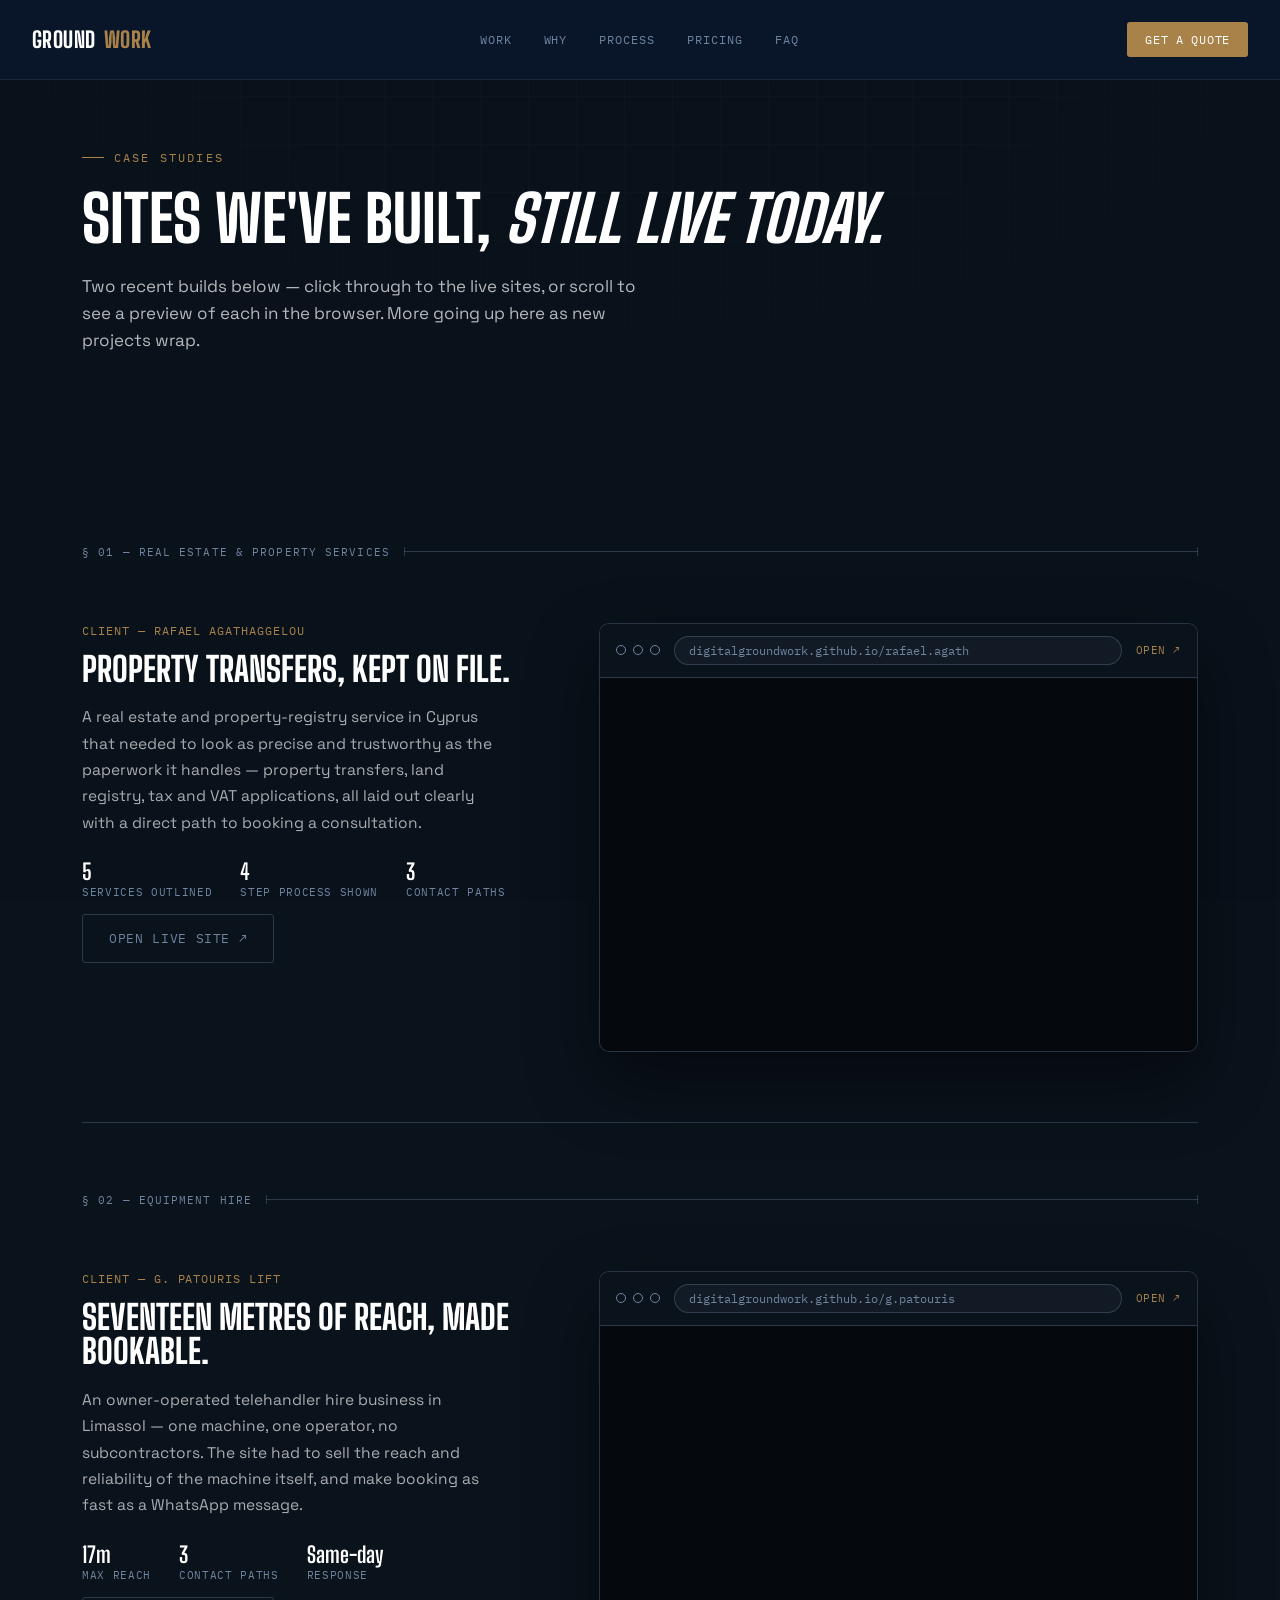
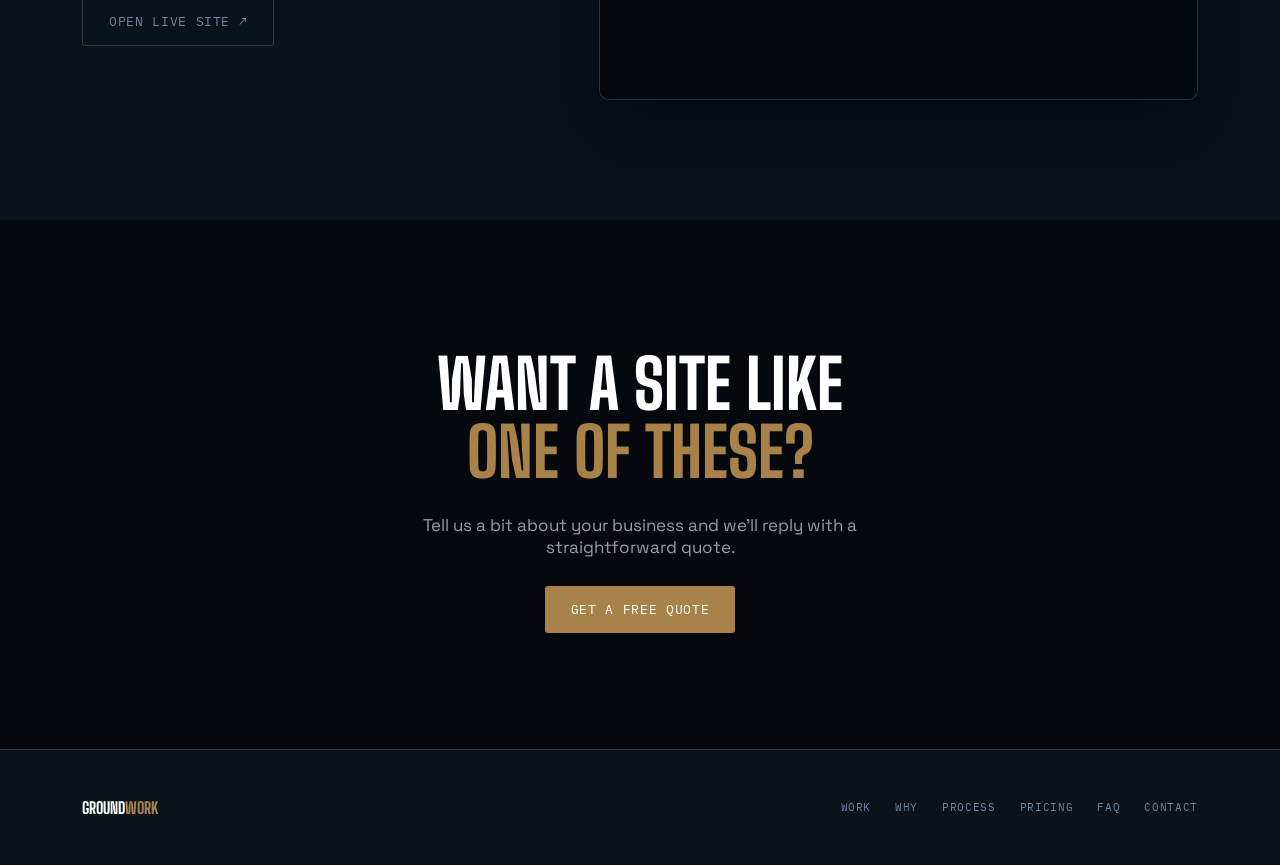
==== work.html @ 316f9ed3 "Add files via upload" ====
<!DOCTYPE html>
<html lang="en">
<head>
<meta charset="UTF-8">
<meta name="viewport" content="width=device-width, initial-scale=1.0">
<title>Our Work — Groundwork</title>
<meta name="description" content="Recent websites built by Groundwork — live client sites for real estate services and equipment hire, built fast and maintained ongoing.">
<meta name="theme-color" content="#0A121B">
<meta property="og:type" content="website">
<meta property="og:title" content="Our Work — Groundwork">
<meta property="og:description" content="Recent websites built by Groundwork, live and in use by real clients.">
<link rel="icon" href="data:image/svg+xml,%3Csvg xmlns='http://www.w3.org/2000/svg' viewBox='0 0 100 100'%3E%3Crect width='100' height='100' fill='%230A121B'/%3E%3Crect x='20' y='20' width='60' height='60' fill='none' stroke='%23A9824A' stroke-width='6'/%3E%3C/svg%3E">
<link rel="preconnect" href="https://fonts.googleapis.com">
<link rel="preconnect" href="https://fonts.gstatic.com" crossorigin>
<link href="https://fonts.googleapis.com/css2?family=Big+Shoulders+Display:wght@600;700;800;900&family=Space+Grotesk:wght@400;500;600;700&family=IBM+Plex+Mono:wght@400;500;600&display=swap" rel="stylesheet">
<link rel="stylesheet" href="styles.css">
</head>
<body>

<div class="blueprint-bg"></div>

<header class="nav">
  <a href="index.html" class="nav-logo">GROUND<span>WORK</span></a>
  <nav class="nav-links">
    <a href="work.html">Work</a>
    <a href="index.html#why">Why</a>
    <a href="index.html#process">Process</a>
    <a href="index.html#pricing">Pricing</a>
    <a href="index.html#faq">FAQ</a>
  </nav>
  <a href="index.html#contact" class="nav-cta">Get a quote</a>
</header>

<!-- ================= PAGE HERO ================= -->
<section class="page-hero">
  <div class="wrap">
    <div class="eyebrow reveal">Case studies</div>
    <h1 class="reveal reveal-delay-1">Sites we've built, <em>still live today.</em></h1>
    <p class="lede reveal reveal-delay-2">Two recent builds below — click through to the live sites, or scroll to see a preview of each in the browser. More going up here as new projects wrap.</p>
  </div>
</section>

<!-- ================= WORK LIST ================= -->
<section class="section">
  <div class="wrap">

    <!-- ── Entry 1 ── -->
    <div class="work-entry">
      <div class="dim-divider"><span>§ 01 — Real estate & property services</span><div class="dim-line"></div></div>
      <div class="work-layout">
        <div class="work-copy reveal">
          <div class="client-tag">Client — Rafael Agathaggelou</div>
          <h3>Property transfers, kept on file.</h3>
          <p>A real estate and property-registry service in Cyprus that needed to look as precise and trustworthy as the paperwork it handles — property transfers, land registry, tax and VAT applications, all laid out clearly with a direct path to booking a consultation.</p>
          <div class="work-stats">
            <div><b>5</b>services outlined</div>
            <div><b>4</b>step process shown</div>
            <div><b>3</b>contact paths</div>
          </div>
          <a href="https://digitalgroundwork.github.io/rafael.agath/" target="_blank" rel="noopener" class="btn-ghost">Open live site ↗</a>
        </div>

        <div class="browser-frame reveal reveal-delay-1">
          <div class="browser-chrome">
            <div class="browser-dots"><span></span><span></span><span></span></div>
            <div class="browser-url">digitalgroundwork.github.io/rafael.agath</div>
            <a href="https://digitalgroundwork.github.io/rafael.agath/" target="_blank" rel="noopener" class="browser-open">Open ↗</a>
          </div>
          <div class="browser-body">
            <iframe src="https://digitalgroundwork.github.io/rafael.agath/" title="Rafael Agathaggelou — live site preview" loading="lazy" referrerpolicy="no-referrer-when-downgrade"></iframe>
            <div class="frame-fallback">
              <p>This site doesn't allow in-page previews.</p>
              <a href="https://digitalgroundwork.github.io/rafael.agath/" target="_blank" rel="noopener" class="btn-primary">Open it directly ↗</a>
            </div>
          </div>
        </div>
      </div>
    </div>

    <!-- ── Entry 2 ── -->
    <div class="work-entry">
      <div class="dim-divider"><span>§ 02 — Equipment hire</span><div class="dim-line"></div></div>
      <div class="work-layout">
        <div class="work-copy reveal">
          <div class="client-tag">Client — G. Patouris Lift</div>
          <h3>Seventeen metres of reach, made bookable.</h3>
          <p>An owner-operated telehandler hire business in Limassol — one machine, one operator, no subcontractors. The site had to sell the reach and reliability of the machine itself, and make booking as fast as a WhatsApp message.</p>
          <div class="work-stats">
            <div><b>17m</b>max reach</div>
            <div><b>3</b>contact paths</div>
            <div><b>Same-day</b>response</div>
          </div>
          <a href="https://digitalgroundwork.github.io/g.patouris/" target="_blank" rel="noopener" class="btn-ghost">Open live site ↗</a>
        </div>

        <div class="browser-frame reveal reveal-delay-1">
          <div class="browser-chrome">
            <div class="browser-dots"><span></span><span></span><span></span></div>
            <div class="browser-url">digitalgroundwork.github.io/g.patouris</div>
            <a href="https://digitalgroundwork.github.io/g.patouris/" target="_blank" rel="noopener" class="browser-open">Open ↗</a>
          </div>
          <div class="browser-body">
            <iframe src="https://digitalgroundwork.github.io/g.patouris/" title="G. Patouris Lift — live site preview" loading="lazy" referrerpolicy="no-referrer-when-downgrade"></iframe>
            <div class="frame-fallback">
              <p>This site doesn't allow in-page previews.</p>
              <a href="https://digitalgroundwork.github.io/g.patouris/" target="_blank" rel="noopener" class="btn-primary">Open it directly ↗</a>
            </div>
          </div>
        </div>
      </div>
    </div>

    <!-- TO ADD MORE CLIENT WORK: copy one whole "work-entry" block above
         (from <div class="work-entry"> to its closing </div>) and swap in
         the new client's copy, stats, and browser-frame/iframe details.
         Bump the § number in the dim-divider to keep them sequential. -->

  </div>
</section>

<!-- ================= CTA ================= -->
<section class="cta-band">
  <div class="wrap">
    <h2 class="reveal">Want a site like<br><span>one of these?</span></h2>
    <p class="reveal reveal-delay-1">Tell us a bit about your business and we'll reply with a straightforward quote.</p>
    <a href="index.html#contact" class="btn-primary reveal reveal-delay-2">Get a free quote</a>
  </div>
</section>

<footer>
  <div class="wrap" style="display:flex; justify-content:space-between; align-items:center; flex-wrap:wrap; gap:16px; width:100%;">
    <a href="index.html" class="foot-logo">GROUND<span>WORK</span></a>
    <div class="foot-links">
      <a href="work.html">Work</a>
      <a href="index.html#why">Why</a>
      <a href="index.html#process">Process</a>
      <a href="index.html#pricing">Pricing</a>
      <a href="index.html#faq">FAQ</a>
      <a href="index.html#contact">Contact</a>
    </div>
  </div>
</footer>

<script src="script.js" defer></script>

</body>
</html>
---- styles.css ----
:root{
    --navy: #0A121B;
    --navy-deep: #05090E;
    --blue-line: #6E85A0;
    --blue-line-dim: rgba(110,133,160,0.35);
    --signal: #A9824A;
    --signal-bright: #C4A06C;
    --paper: #1B160F;
    --paper-line: #362D20;
    --ink: #E8E1D2;
    --white: #FFFFFF;
    --display: 'Big Shoulders Display', sans-serif;
    --body: 'Space Grotesk', sans-serif;
    --mono: 'IBM Plex Mono', monospace;
  }

  *{margin:0;padding:0;box-sizing:border-box;}

  html{scroll-behavior:smooth;}

  body{
    font-family: var(--body);
    background: var(--navy);
    color: var(--white);
    overflow-x:hidden;
  }

  ::selection{background:var(--signal); color:var(--white);}

  a{color:inherit; text-decoration:none;}

  .wrap{
    max-width: 1180px;
    margin: 0 auto;
    padding: 0 32px;
  }

  /* ---------- blueprint grid background ---------- */
  .blueprint-bg{
    position: fixed;
    inset: 0;
    z-index: 0;
    pointer-events:none;
    background-image:
      linear-gradient(var(--blue-line-dim) 1px, transparent 1px),
      linear-gradient(90deg, var(--blue-line-dim) 1px, transparent 1px);
    background-size: 48px 48px;
    opacity: 0.12;
  }
  .blueprint-bg::after{
    content:"";
    position:absolute; inset:0;
    background: radial-gradient(ellipse 80% 60% at 50% 0%, rgba(15,35,64,0), var(--navy) 85%);
  }

  section, header, footer{ position:relative; z-index:1; }

  /* ---------- nav ---------- */
  .nav{
    position: fixed;
    top:0; left:0; right:0;
    z-index: 50;
    display:flex;
    align-items:center;
    justify-content:space-between;
    padding: 22px 32px;
    background: rgba(10,24,48,0.72);
    backdrop-filter: blur(10px);
    border-bottom: 1px solid rgba(110,133,160,0.15);
  }
  .nav-logo{
    font-family: var(--display);
    font-weight: 800;
    font-size: 22px;
    letter-spacing: 0.02em;
    display:flex;
    align-items:center;
    gap:8px;
  }
  .nav-logo span{color:var(--signal);}
  .nav-links{
    display:flex;
    gap: 32px;
    font-family: var(--mono);
    font-size: 12px;
    letter-spacing: 0.08em;
    text-transform: uppercase;
    color: var(--blue-line);
  }
  .nav-links a{ transition: color .2s ease; }
  .nav-links a:hover{ color: var(--white); }
  .nav-cta{
    font-family: var(--mono);
    font-size: 12px;
    letter-spacing: 0.06em;
    text-transform: uppercase;
    background: var(--signal);
    color: var(--white);
    padding: 10px 18px;
    border-radius: 3px;
    transition: transform .2s ease, background .2s ease;
    white-space:nowrap;
  }
  .nav-cta:hover{ background: var(--signal-bright); transform: translateY(-1px); }
  @media (max-width: 860px){ .nav-links{display:none;} }

  /* ---------- interactive 3D logo mark ---------- */
  .logo3d-wrap{
    display:flex;
    justify-content:center;
    margin: 8px 0 30px;
  }
  .logo3d-stage{
    position:relative;
    width: 200px;
    height: 200px;
    perspective: 900px;
    touch-action: none;
    cursor: grab;
  }
  .logo3d-stage:active{ cursor: grabbing; }
  @media (min-width: 700px){
    .logo3d-stage{ width: 260px; height: 260px; }
  }
  .logo3d-glow{
    position:absolute;
    inset: -35%;
    background: radial-gradient(circle, rgba(169,130,74,0.30), rgba(110,133,160,0.16) 45%, transparent 72%);
    filter: blur(20px);
    pointer-events:none;
    z-index:0;
  }
  .logo3d-obj{
    position:relative;
    width:100%;
    height:100%;
    transform-style: preserve-3d;
    will-change: transform;
    z-index:1;
  }
  .logo3d-obj img,
  .logo3d-obj svg{
    width:100%;
    height:100%;
    object-fit: contain;
    filter: drop-shadow(0 20px 30px rgba(0,0,0,0.55));
    user-select:none;
    -webkit-user-drag:none;
    pointer-events:none;
    display:block;
  }

  /* ---------- hero ---------- */
  .hero{
    min-height: 100vh;
    display:flex;
    flex-direction:column;
    justify-content:center;
    padding-top: 110px;
    padding-bottom: 60px;
  }
  .hero-grid{
    display:grid;
    grid-template-columns: 1.05fr 0.95fr;
    gap: 56px;
    align-items:center;
  }
  @media (max-width: 940px){ .hero-grid{ grid-template-columns: 1fr; } }

  .eyebrow{
    font-family: var(--mono);
    font-size: 12px;
    letter-spacing: 0.18em;
    text-transform: uppercase;
    color: var(--signal);
    display:flex;
    align-items:center;
    gap: 10px;
    margin-bottom: 22px;
  }
  .eyebrow::before{
    content:"";
    width: 22px; height: 1px;
    background: var(--signal);
  }

  .hero h1{
    font-family: var(--display);
    font-weight: 800;
    font-size: clamp(42px, 6.2vw, 78px);
    line-height: 0.98;
    letter-spacing: -0.01em;
    text-transform: uppercase;
    margin-bottom: 26px;
  }
  .hero h1 em{
    font-style:normal;
    color: var(--blue-line);
  }

  .hero p.lede{
    font-size: 18px;
    line-height: 1.6;
    color: rgba(255,255,255,0.72);
    max-width: 480px;
    margin-bottom: 34px;
  }

  .hero-ctas{ display:flex; gap:16px; flex-wrap:wrap; margin-bottom: 40px;}
  .btn-primary{
    font-family: var(--mono);
    font-size: 13px;
    letter-spacing: 0.05em;
    text-transform: uppercase;
    background: var(--signal);
    color: var(--white);
    padding: 15px 26px;
    border-radius: 3px;
    transition: transform .2s ease, background .2s ease;
  }
  .btn-primary:hover{ background: var(--signal-bright); transform: translateY(-2px); }
  .btn-ghost{
    font-family: var(--mono);
    font-size: 13px;
    letter-spacing: 0.05em;
    text-transform: uppercase;
    border: 1px solid var(--blue-line-dim);
    color: var(--blue-line);
    padding: 15px 26px;
    border-radius: 3px;
    transition: border-color .2s ease, color .2s ease;
  }
  .btn-ghost:hover{ border-color: var(--blue-line); color:var(--white); }

  .hero-tags{
    display:flex; gap:10px; flex-wrap:wrap;
    font-family: var(--mono); font-size:11px; letter-spacing:.05em;
    color: rgba(110,133,160,0.8);
  }
  .hero-tags span{
    border:1px solid var(--blue-line-dim);
    padding:6px 10px;
    border-radius: 100px;
    text-transform:uppercase;
  }

  /* ---------- hero: live responsive-preview mockup ---------- */
  .rd-shell{
    display:flex;
    flex-direction:column;
    align-items:center;
    padding: 30px 10px 10px;
  }
  .rd-frame{
    width: 100%;
    max-width: 560px;
    margin: 0 auto;
    background: var(--navy-deep);
    border: 1px solid var(--paper-line);
    border-radius: 10px;
    overflow: hidden;
    box-shadow: 0 30px 70px rgba(0,0,0,0.45);
    animation: rd-resize 9s cubic-bezier(.65,0,.35,1) infinite;
  }
  @keyframes rd-resize{
    0%, 24%   { width: 100%; }
    36%, 58%  { width: 64%; }
    70%, 92%  { width: 34%; }
    100%      { width: 100%; }
  }
  .rd-chrome{
    display:flex;
    align-items:center;
    gap: 10px;
    padding: 10px 14px;
    background: var(--navy);
    border-bottom: 1px solid var(--paper-line);
  }
  .rd-dots{ display:flex; gap:5px; flex-shrink:0; }
  .rd-dots span{ width:7px; height:7px; border-radius:50%; border:1.2px solid var(--blue-line); }
  .rd-url{
    flex:1;
    font-family: var(--mono);
    font-size: 10px;
    color: var(--blue-line);
    background: rgba(110,133,160,0.08);
    border: 1px solid var(--blue-line-dim);
    border-radius: 100px;
    padding: 4px 10px;
    overflow:hidden;
    white-space:nowrap;
    text-overflow:ellipsis;
  }
  .rd-body{
    container-type: inline-size;
    container-name: rd;
    padding: 18px 18px 22px;
  }
  .rd-nav{
    display:flex;
    align-items:center;
    justify-content:space-between;
    padding-bottom: 14px;
    margin-bottom: 16px;
    border-bottom: 1px solid var(--paper-line);
  }
  .rd-logo{ width:18px; height:18px; border-radius:3px; background: var(--signal); flex-shrink:0; }
  .rd-links{ display:flex; gap:10px; }
  .rd-links span{ width:24px; height:5px; border-radius:2px; background: var(--blue-line-dim); }
  .rd-burger{ display:none; flex-direction:column; gap:3px; }
  .rd-burger span{ width:16px; height:2px; background: var(--blue-line); border-radius:1px; }
  .rd-hero-row{ display:flex; gap:18px; align-items:center; }
  .rd-hero-text{ flex:1; display:flex; flex-direction:column; gap:8px; }
  .rd-line{ height:7px; border-radius:2px; background: var(--blue-line-dim); }
  .rd-line.w1{ width:88%; }
  .rd-line.w2{ width:64%; }
  .rd-line.w3{ width:44%; height:5px; opacity:0.7; margin-top:2px; }
  .rd-btn{ width:58px; height:18px; border-radius:3px; background: var(--signal); margin-top:8px; }
  .rd-hero-img{
    width: 84px; height: 60px; flex-shrink:0;
    border-radius: 4px;
    background: rgba(110,133,160,0.07);
    border: 1px solid var(--blue-line-dim);
    position:relative;
    overflow:hidden;
  }
  .rd-hero-img::before, .rd-hero-img::after{
    content:""; position:absolute; top:0; left:0; width:100%; height:1px;
    background: var(--blue-line-dim); transform-origin: 0 0;
  }
  .rd-hero-img::before{ transform: rotate(37deg); width:130%; }
  .rd-hero-img::after{ transform: rotate(-37deg) translateY(60px); width:130%; }

  @container rd (max-width: 200px){
    .rd-links{ display:none; }
    .rd-burger{ display:flex; }
    .rd-hero-row{ flex-direction:column; align-items:stretch; }
    .rd-hero-img{ width:100%; height:46px; order:-1; margin-bottom:4px; }
  }

  .rd-caption{
    margin-top: 22px;
    display:flex;
    align-items:baseline;
    gap: 10px;
    font-family: var(--mono);
    text-transform: uppercase;
  }
  .rd-caption-label{ position:relative; font-size:12px; letter-spacing:0.1em; color: var(--white); height:16px; }
  .rd-caption-label span{ position:absolute; left:0; top:0; white-space:nowrap; opacity:0; }
  .rd-caption-label .lbl-desktop{ animation: rd-lbl-desktop 9s infinite; }
  .rd-caption-label .lbl-tablet{ animation: rd-lbl-tablet 9s infinite; }
  .rd-caption-label .lbl-mobile{ animation: rd-lbl-mobile 9s infinite; }
  @keyframes rd-lbl-desktop{ 0%,20% {opacity:1;} 26%,100% {opacity:0;} }
  @keyframes rd-lbl-tablet{ 0%,30% {opacity:0;} 38%,54% {opacity:1;} 62%,100% {opacity:0;} }
  @keyframes rd-lbl-mobile{ 0%,64% {opacity:0;} 72%,88% {opacity:1;} 96%,100% {opacity:0;} }
  .rd-caption-dim{ font-size:11px; letter-spacing:0.08em; color: var(--blue-line); }

  /* ---------- marquee ---------- */
  .marquee-strip{
    border-top: 1px solid var(--blue-line-dim);
    border-bottom: 1px solid var(--blue-line-dim);
    padding: 16px 0;
    background: var(--navy-deep);
    overflow:hidden;
    white-space:nowrap;
  }
  .marquee-track{
    display:inline-flex;
    animation: scrollleft 32s linear infinite;
  }
  .marquee-strip:hover .marquee-track{ animation-play-state: paused; }
  .marquee-track span{
    font-family: var(--display);
    font-weight: 700;
    font-size: 22px;
    text-transform: uppercase;
    letter-spacing: 0.03em;
    color: transparent;
    -webkit-text-stroke: 1px var(--blue-line);
    padding: 0 22px;
    display:inline-flex;
    align-items:center;
    gap: 22px;
  }
  .marquee-track span::after{
    content:"◆";
    font-size:10px;
    color: var(--signal);
    -webkit-text-stroke: 0;
  }
  @keyframes scrollleft{ from{ transform:translateX(0);} to{ transform:translateX(-50%);} }

  /* ---------- section basics ---------- */
  .section{ padding: 120px 0; }
  .section-paper{ background: var(--paper); color: var(--ink); }

  .section-head{ max-width: 640px; margin-bottom: 64px; }
  .section-head .eyebrow{ color: var(--signal); }
  .section-paper .eyebrow{ color:#8A6A2F; }
  .section-paper .eyebrow::before{ background:#8A6A2F; }
  .section-head h2{
    font-family: var(--display);
    font-weight: 800;
    font-size: clamp(32px, 4.4vw, 52px);
    text-transform: uppercase;
    line-height: 1.02;
  }

  /* dimension divider */
  .dim-divider{
    display:flex; align-items:center; gap:14px;
    margin: 0 0 64px 0;
    font-family: var(--mono);
    font-size: 11px;
    letter-spacing: 0.1em;
    text-transform:uppercase;
    color: var(--blue-line);
  }
  .section-paper .dim-divider{ color:#8A6A2F; }
  .dim-divider .dim-line{
    flex:1;
    height:1px;
    background: var(--blue-line-dim);
    position:relative;
    transform: scaleX(0);
    transform-origin: left;
    transition: transform 1s cubic-bezier(.4,0,.2,1);
  }
  .section-paper .dim-divider .dim-line{ background:#c9bfa1; }
  .dim-divider.in-view .dim-line{ transform: scaleX(1); }
  .dim-divider .dim-line::before, .dim-divider .dim-line::after{
    content:""; position:absolute; top:-4px; width:1px; height:9px; background:inherit;
  }
  .dim-divider .dim-line::before{ left:0; }
  .dim-divider .dim-line::after{ right:0; }

  /* reveal-on-scroll */
  .reveal{
    opacity:0;
    transform: translateY(28px);
    transition: opacity .7s cubic-bezier(.4,0,.2,1), transform .7s cubic-bezier(.4,0,.2,1);
  }
  .reveal.in-view{ opacity:1; transform:none; }
  .reveal-delay-1{ transition-delay: .08s; }
  .reveal-delay-2{ transition-delay: .16s; }
  .reveal-delay-3{ transition-delay: .24s; }
  .reveal-delay-4{ transition-delay: .32s; }

  /* ---------- work / live embed ---------- */
  .work-layout{
    display:grid;
    grid-template-columns: 1fr 1.3fr;
    gap: 56px;
    align-items:start;
  }
  @media (max-width: 900px){ .work-layout{ grid-template-columns: 1fr; } }

  .work-copy .client-tag{
    font-family: var(--mono);
    font-size: 12px;
    letter-spacing: 0.08em;
    text-transform: uppercase;
    color: var(--signal);
    margin-bottom: 14px;
  }
  .work-copy h3{
    font-family: var(--display);
    font-weight: 800;
    font-size: 34px;
    text-transform: uppercase;
    margin-bottom: 18px;
    line-height:1.02;
  }
  .work-copy p{
    color: rgba(255,255,255,0.65);
    font-size: 15.5px;
    line-height: 1.7;
    margin-bottom: 22px;
    max-width: 420px;
  }
  .work-stats{
    display:flex;
    gap: 28px;
    margin-bottom: 28px;
    flex-wrap:wrap;
  }
  .work-stats div{
    font-family: var(--mono);
    font-size: 11px;
    letter-spacing:0.06em;
    text-transform:uppercase;
    color: var(--blue-line);
  }
  .work-stats div b{
    display:block;
    font-family: var(--display);
    font-size: 22px;
    color: var(--white);
    text-transform:none;
    letter-spacing:0;
  }

  .browser-frame{
    background: var(--navy-deep);
    border: 1px solid var(--blue-line-dim);
    border-radius: 10px;
    overflow: hidden;
    box-shadow: 0 30px 70px rgba(0,0,0,0.45);
  }
  .browser-chrome{
    display:flex;
    align-items:center;
    gap: 14px;
    padding: 12px 16px;
    background: var(--navy);
    border-bottom: 1px solid var(--blue-line-dim);
  }
  .browser-dots{ display:flex; gap:7px; }
  .browser-dots span{
    width:10px; height:10px; border-radius:50%;
    border: 1.4px solid var(--blue-line);
  }
  .browser-url{
    flex:1;
    font-family: var(--mono);
    font-size: 11.5px;
    color: var(--blue-line);
    background: rgba(110,133,160,0.08);
    border: 1px solid var(--blue-line-dim);
    border-radius: 100px;
    padding: 6px 14px;
    overflow:hidden;
    text-overflow:ellipsis;
    white-space:nowrap;
  }
  .browser-open{
    font-family: var(--mono);
    font-size: 10.5px;
    letter-spacing:0.05em;
    text-transform:uppercase;
    color: var(--signal);
    white-space:nowrap;
  }
  .browser-open:hover{ color: var(--signal-bright); }
  .browser-body{
    position:relative;
    width:100%;
    aspect-ratio: 16 / 10;
    background: var(--navy-deep);
  }
  .browser-body iframe{
    position:absolute; inset:0;
    width:100%; height:100%;
    border:0;
  }
  .frame-fallback{
    display:none;
    position:absolute; inset:0;
    flex-direction:column;
    align-items:center;
    justify-content:center;
    gap: 18px;
    text-align:center;
    padding: 30px;
    background: var(--navy);
  }
  .frame-fallback.show{ display:flex; }
  .frame-fallback p{
    font-family: var(--mono);
    font-size: 13px;
    color: var(--blue-line);
    max-width: 260px;
    line-height:1.6;
  }

  /* ---------- why grid ---------- */
  .why-grid{
    display:grid;
    grid-template-columns: repeat(3, 1fr);
    gap: 2px;
    background: var(--paper-line);
    border: 1px solid var(--paper-line);
  }
  @media (max-width: 800px){ .why-grid{ grid-template-columns: 1fr; } }
  .why-card{
    background: var(--paper);
    padding: 40px 34px;
  }
  .why-card .num{
    font-family: var(--mono);
    font-size: 12px;
    color:#8A6A2F;
    margin-bottom: 18px;
    letter-spacing: 0.08em;
  }
  .why-card h3{
    font-family: var(--display);
    font-size: 25px;
    font-weight: 700;
    text-transform: uppercase;
    margin-bottom: 12px;
  }
  .why-card p{
    font-size: 15px;
    line-height: 1.65;
    color: #C7BFAD;
  }

  /* ---------- diy comparison ---------- */
  .diy-table{
    display:grid;
    grid-template-columns: 1fr 1fr;
    gap: 2px;
    background: var(--blue-line-dim);
    border: 1px solid var(--blue-line-dim);
  }
  @media (max-width: 760px){ .diy-table{ grid-template-columns: 1fr; } }
  .diy-col{
    background: var(--navy);
    padding: 34px 30px;
  }
  .diy-col.diy-them{ opacity:0.75; }
  .diy-col.diy-us{ background: rgba(169,130,74,0.06); }
  .diy-col h3{
    font-family: var(--display);
    font-weight: 800;
    font-size: 20px;
    text-transform: uppercase;
    margin-bottom: 20px;
    letter-spacing:0.02em;
  }
  .diy-col.diy-us h3{ color: var(--signal-bright); }
  .diy-col ul{ list-style:none; }
  .diy-col li{
    font-size: 14.5px;
    line-height:1.6;
    padding: 10px 0;
    border-top: 1px solid var(--blue-line-dim);
    color: rgba(255,255,255,0.7);
    display:flex; gap:10px;
  }
  .diy-col li:first-of-type{ border-top:none; }
  .diy-col.diy-them li::before{ content:"—"; color: var(--blue-line); }
  .diy-col.diy-us li::before{ content:"✓"; color: var(--signal); font-weight:700; }

  /* ---------- testimonials ---------- */
  .testi-grid{
    display:grid;
    grid-template-columns: repeat(2, 1fr);
    gap: 24px;
  }
  @media (max-width: 800px){ .testi-grid{ grid-template-columns: 1fr; } }
  .testi-card{
    background: #211B14;
    border: 1px solid var(--paper-line);
    padding: 34px 30px;
  }
  .testi-quote{
    font-family: var(--body);
    font-size: 16.5px;
    line-height: 1.65;
    color: var(--ink);
    margin-bottom: 22px;
  }
  .testi-quote::before{ content:"“"; color: var(--signal); }
  .testi-quote::after{ content:"”"; color: var(--signal); }
  .testi-who{
    font-family: var(--mono);
    font-size: 12px;
    letter-spacing: 0.06em;
    text-transform: uppercase;
    color: #8A6A2F;
  }
  .testi-who b{ display:block; color: var(--ink); font-family: var(--body); font-size:14px; text-transform:none; letter-spacing:0; margin-bottom:2px; }

  /* ---------- faq ---------- */
  .faq-list{ display:flex; flex-direction:column; }
  .faq-item{
    border-top: 1px solid var(--blue-line-dim);
    padding: 6px 0;
  }
  .faq-item:last-child{ border-bottom: 1px solid var(--blue-line-dim); }
  .faq-item summary{
    list-style:none;
    cursor:pointer;
    display:flex;
    align-items:center;
    justify-content:space-between;
    gap: 20px;
    padding: 20px 0;
    font-family: var(--display);
    font-weight: 700;
    font-size: 19px;
    text-transform: uppercase;
    letter-spacing:0.01em;
  }
  .faq-item summary::-webkit-details-marker{ display:none; }
  .faq-item summary::after{
    content:"+";
    font-family: var(--mono);
    font-size: 22px;
    color: var(--signal);
    flex-shrink:0;
    transition: transform .25s ease;
  }
  .faq-item[open] summary::after{ transform: rotate(45deg); }
  .faq-item .faq-a{
    font-size: 15px;
    line-height:1.7;
    color: rgba(255,255,255,0.65);
    max-width: 640px;
    padding-bottom: 26px;
  }

  /* ---------- process ---------- */
  .process-list{ display:flex; flex-direction:column; }
  .process-item{
    display:grid;
    grid-template-columns: 90px 1fr 1.1fr;
    gap: 32px;
    padding: 32px 0;
    border-top: 1px solid var(--blue-line-dim);
    align-items:start;
  }
  .process-item:last-child{ border-bottom: 1px solid var(--blue-line-dim); }
  @media (max-width: 760px){ .process-item{ grid-template-columns: 50px 1fr; } .process-item .process-note{ grid-column: 2 / 3; } }
  .process-item .step-num{
    font-family: var(--display);
    font-weight: 800;
    font-size: 34px;
    color: var(--blue-line);
    opacity:0.55;
  }
  .process-item h3{
    font-family: var(--display);
    font-weight: 700;
    font-size: 24px;
    text-transform: uppercase;
    letter-spacing:0.01em;
  }
  .process-item .process-note{
    font-size: 15px;
    line-height:1.65;
    color: rgba(255,255,255,0.65);
  }

  /* ---------- pricing ---------- */
  .pricing-grid{
    display:grid;
    grid-template-columns: repeat(3, 1fr);
    gap: 24px;
  }
  @media (max-width: 940px){ .pricing-grid{ grid-template-columns: 1fr; } }
  .price-card{
    background: #211B14;
    border: 1px solid var(--paper-line);
    padding: 36px 30px;
    display:flex;
    flex-direction:column;
    position:relative;
    overflow:hidden;
  }
  .price-card.featured{
    border: 2px solid var(--signal);
    transform: translateY(-8px);
  }
  .price-card.featured::before{
    content:"MOST BOOKED";
    position:absolute; top:16px; right:-34px;
    background: var(--signal);
    color:var(--white);
    font-family: var(--mono);
    font-size: 10px;
    letter-spacing:0.08em;
    padding: 4px 40px;
    transform: rotate(38deg);
  }
  .price-plan{
    font-family: var(--mono);
    font-size: 12px;
    letter-spacing: 0.1em;
    text-transform: uppercase;
    color: #8A6A2F;
    margin-bottom: 14px;
  }
  .price-name{
    font-family: var(--display);
    font-weight: 800;
    font-size: 28px;
    text-transform: uppercase;
    margin-bottom: 18px;
  }
  .price-build{
    display:flex; align-items:baseline; gap:6px;
    margin-bottom: 4px;
  }
  .price-build .amt{
    font-family: var(--display);
    font-size: 44px;
    font-weight: 800;
  }
  .price-build .label{
    font-family: var(--mono);
    font-size: 12px;
    color:#A89F89;
  }
  .price-maint{
    font-family: var(--mono);
    font-size: 13px;
    color:#8A6A2F;
    margin-bottom: 26px;
    padding-bottom: 26px;
    border-bottom: 1px dashed var(--paper-line);
  }
  .price-features{
    list-style:none;
    margin-bottom: 30px;
    flex:1;
  }
  .price-features li{
    font-size: 14px;
    padding: 9px 0;
    border-top: 1px solid #33291D;
    display:flex; gap:10px;
    color:#DAD2C0;
  }
  .price-features li::before{ content:"—"; color:#8A6A2F; }
  .price-cta{
    font-family: var(--mono);
    font-size: 12px;
    letter-spacing: 0.06em;
    text-transform: uppercase;
    text-align:center;
    padding: 14px;
    border-radius: 3px;
    background: var(--navy);
    color: var(--ink);
    border: 1px solid var(--paper-line);
    transition: background .2s ease, border-color .2s ease;
  }
  .price-card.featured .price-cta{ background: var(--signal); color: var(--white); border-color: transparent; }
  .price-cta:hover{ background: var(--navy-deep); border-color: var(--signal); }
  .price-card.featured .price-cta:hover{ background: var(--signal-bright); }

  .maint-note{
    margin-top: 56px;
    display:grid;
    grid-template-columns: 1fr 1fr 1fr 1fr;
    gap: 24px;
    font-family: var(--mono);
    font-size: 12.5px;
    color: #C7BFAD;
    padding-top: 32px;
    border-top: 1px solid var(--paper-line);
  }
  @media (max-width: 760px){ .maint-note{ grid-template-columns: 1fr 1fr; } }
  .maint-note div span{ display:block; color:#8A6A2F; margin-bottom:6px; text-transform:uppercase; letter-spacing:.05em;}

  /* ---------- cta band ---------- */
  .cta-band{
    background: var(--navy-deep);
    text-align:center;
    padding: 130px 0;
  }
  .cta-band h2{
    font-family: var(--display);
    font-weight: 800;
    font-size: clamp(36px, 6vw, 68px);
    text-transform: uppercase;
    line-height: 1;
    margin-bottom: 28px;
  }
  .cta-band h2 span{ color: var(--signal); }
  .cta-band p{
    color: rgba(255,255,255,0.6);
    font-size: 17px;
    max-width: 460px;
    margin: 0 auto 40px;
  }
  .cta-form{
    max-width: 560px;
    margin: 0 auto;
    display:flex;
    gap: 10px;
    flex-wrap:wrap;
    justify-content:center;
  }
  .cta-form input{
    flex:1;
    min-width: 160px;
    background: transparent;
    border: 1px solid var(--blue-line-dim);
    color: var(--white);
    padding: 15px 18px;
    font-family: var(--body);
    font-size: 15px;
    border-radius: 3px;
  }
  .cta-form input::placeholder{ color: rgba(255,255,255,0.4); }
  .cta-form input:focus{ outline: 2px solid var(--signal); outline-offset:2px; }
  .cta-form button{
    font-family: var(--mono);
    font-size: 13px;
    letter-spacing: 0.06em;
    text-transform: uppercase;
    background: var(--signal);
    color: var(--white);
    border:none;
    padding: 0 26px;
    border-radius: 3px;
    cursor:pointer;
    transition: background .2s ease;
  }
  .cta-form button:hover{ background: var(--signal-bright); }
  .cta-msg{
    font-family: var(--mono);
    font-size: 12px;
    color: var(--blue-line);
    margin-top: 16px;
    min-height: 16px;
  }

  /* ---------- footer ---------- */
  footer{
    padding: 48px 0;
    border-top: 1px solid var(--blue-line-dim);
    display:flex;
    justify-content:space-between;
    align-items:center;
    flex-wrap:wrap;
    gap: 16px;
  }
  footer .foot-logo{
    font-family: var(--display);
    font-weight:800;
    font-size:16px;
  }
  footer .foot-logo span{ color:var(--signal); }
  footer .foot-links{
    display:flex; gap:24px;
    font-family: var(--mono);
    font-size: 11px;
    letter-spacing:0.06em;
    text-transform:uppercase;
    color: var(--blue-line);
  }

  @media (prefers-reduced-motion: reduce){
    *{ animation-duration: 0.01ms !important; animation-iteration-count: 1 !important; transition-duration: 0.01ms !important; scroll-behavior:auto !important; }
    .marquee-track{ animation: none; }
  }

/* ---------- sub-page hero (work.html, and future inner pages) ---------- */
.page-hero{
  padding-top: 150px;
  padding-bottom: 70px;
}
.page-hero h1{
  font-family: var(--display);
  font-weight: 800;
  font-size: clamp(38px, 5.5vw, 64px);
  line-height: 1;
  text-transform: uppercase;
  margin-bottom: 22px;
}
.page-hero p.lede{
  font-size: 17px;
  line-height: 1.6;
  color: rgba(255,255,255,0.7);
  max-width: 560px;
}

/* ---------- work index (multiple case studies stacked) ---------- */
.work-entry{
  padding: 70px 0;
  border-top: 1px solid var(--blue-line-dim);
}
.work-entry:first-child{ border-top: none; padding-top: 0; }
.work-entry:last-child{ padding-bottom: 0; }

/* ---------- teaser CTA button row (used on homepage work teaser) ---------- */
.teaser-actions{ display:flex; gap:16px; flex-wrap:wrap; margin-top: 8px; }
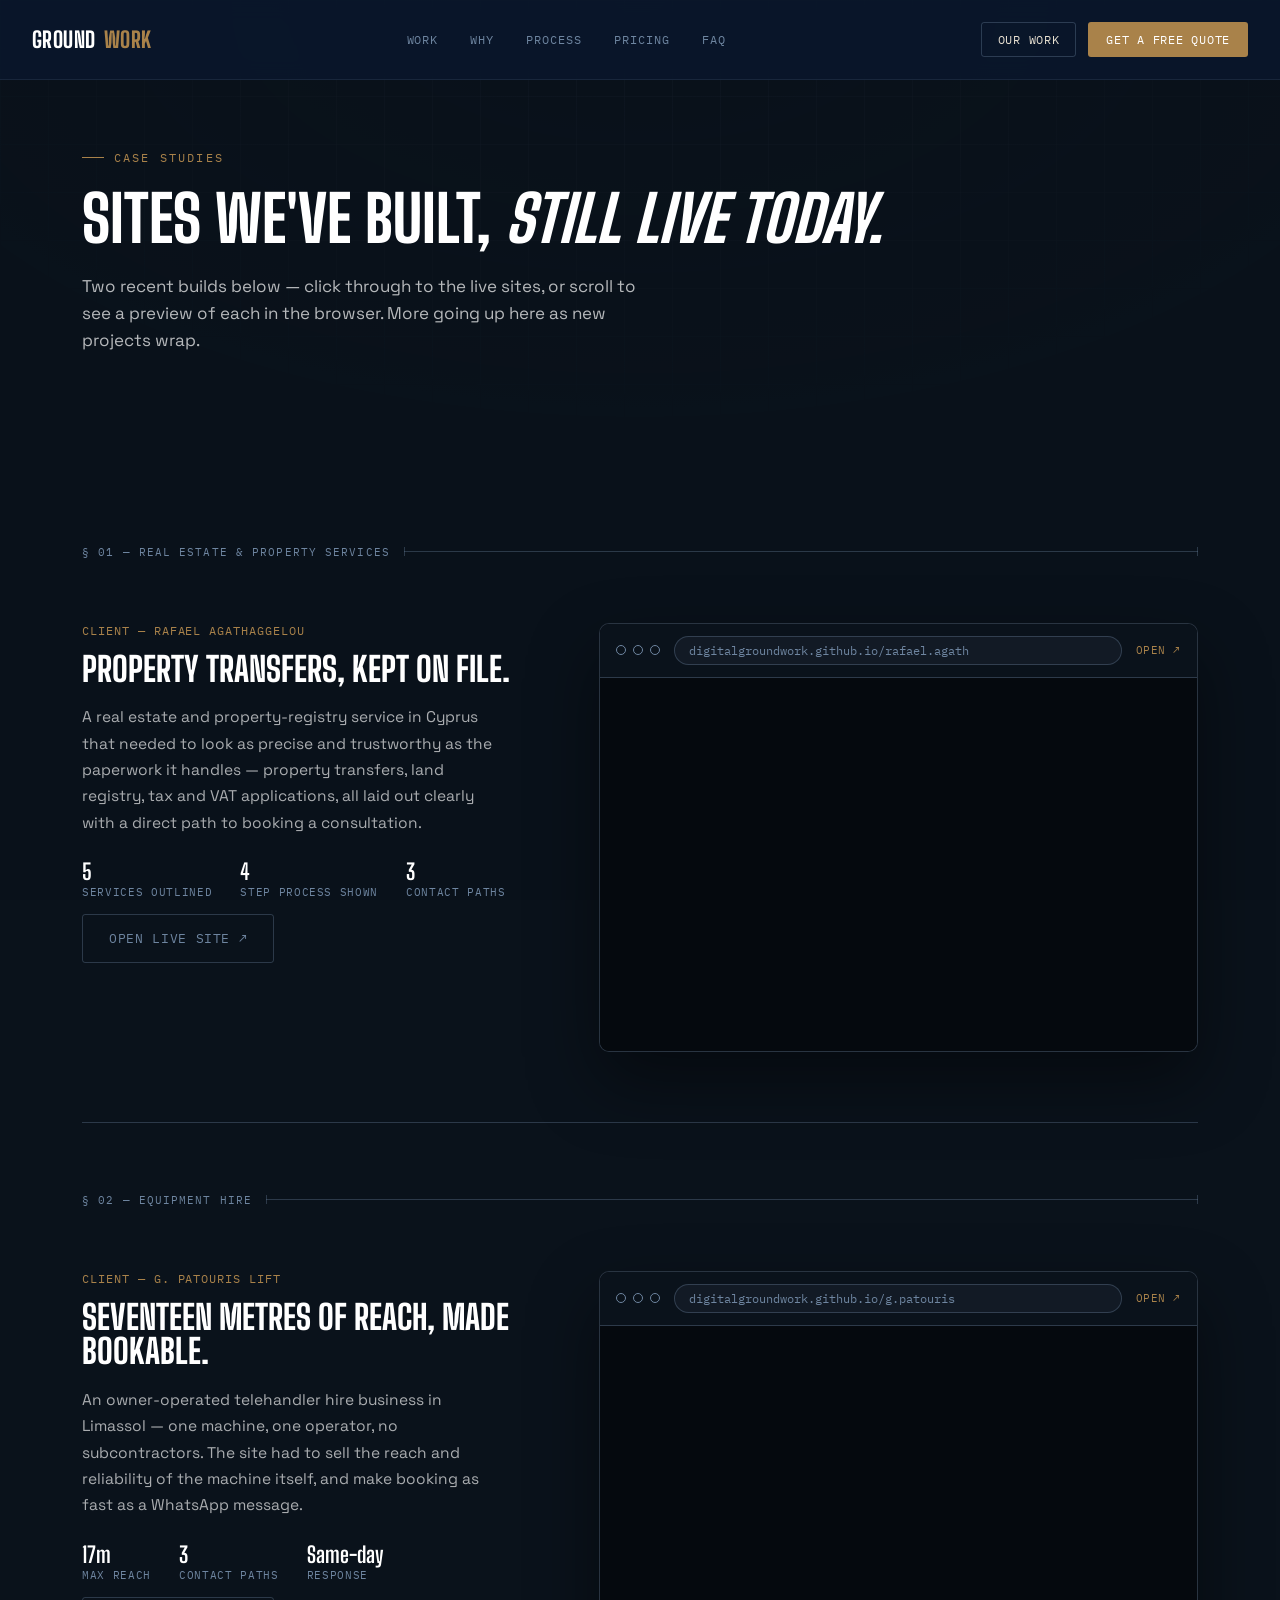
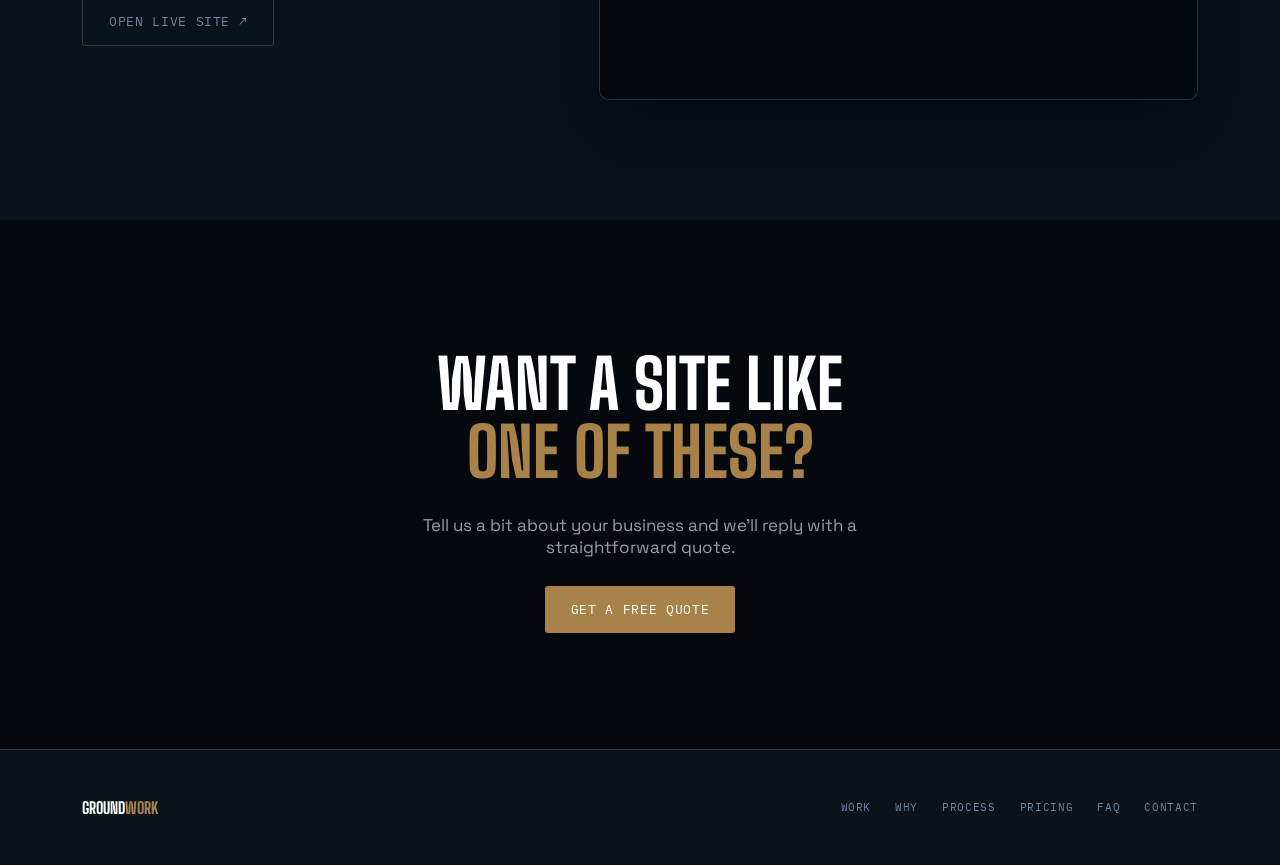
==== commit 17f46cd4: "Rename work_1.html to work.html" ====
--- a/work.html
+++ b/work.html
@@ -28,7 +28,10 @@
     <a href="index.html#pricing">Pricing</a>
     <a href="index.html#faq">FAQ</a>
   </nav>
-  <a href="index.html#contact" class="nav-cta">Get a quote</a>
+  <div class="nav-ctas">
+    <a href="work.html" class="nav-cta-ghost">Our Work</a>
+    <a href="index.html#contact" class="nav-cta">Get a Free Quote</a>
+  </div>
 </header>
 
 <!-- ================= PAGE HERO ================= -->
--- a/styles.css
+++ b/styles.css
@@ -102,6 +102,25 @@
     white-space:nowrap;
   }
   .nav-cta:hover{ background: var(--signal-bright); transform: translateY(-1px); }
+  .nav-ctas{
+    display:flex;
+    align-items:center;
+    gap: 12px;
+  }
+  .nav-cta-ghost{
+    font-family: var(--mono);
+    font-size: 12px;
+    letter-spacing: 0.06em;
+    text-transform: uppercase;
+    background: transparent;
+    color: var(--ink);
+    border: 1px solid var(--blue-line-dim);
+    padding: 9px 16px;
+    border-radius: 3px;
+    transition: border-color .2s ease, color .2s ease;
+    white-space:nowrap;
+  }
+  .nav-cta-ghost:hover{ border-color: var(--signal); color: var(--signal-bright); }
   @media (max-width: 860px){ .nav-links{display:none;} }
 
   /* ---------- interactive 3D logo mark ---------- */
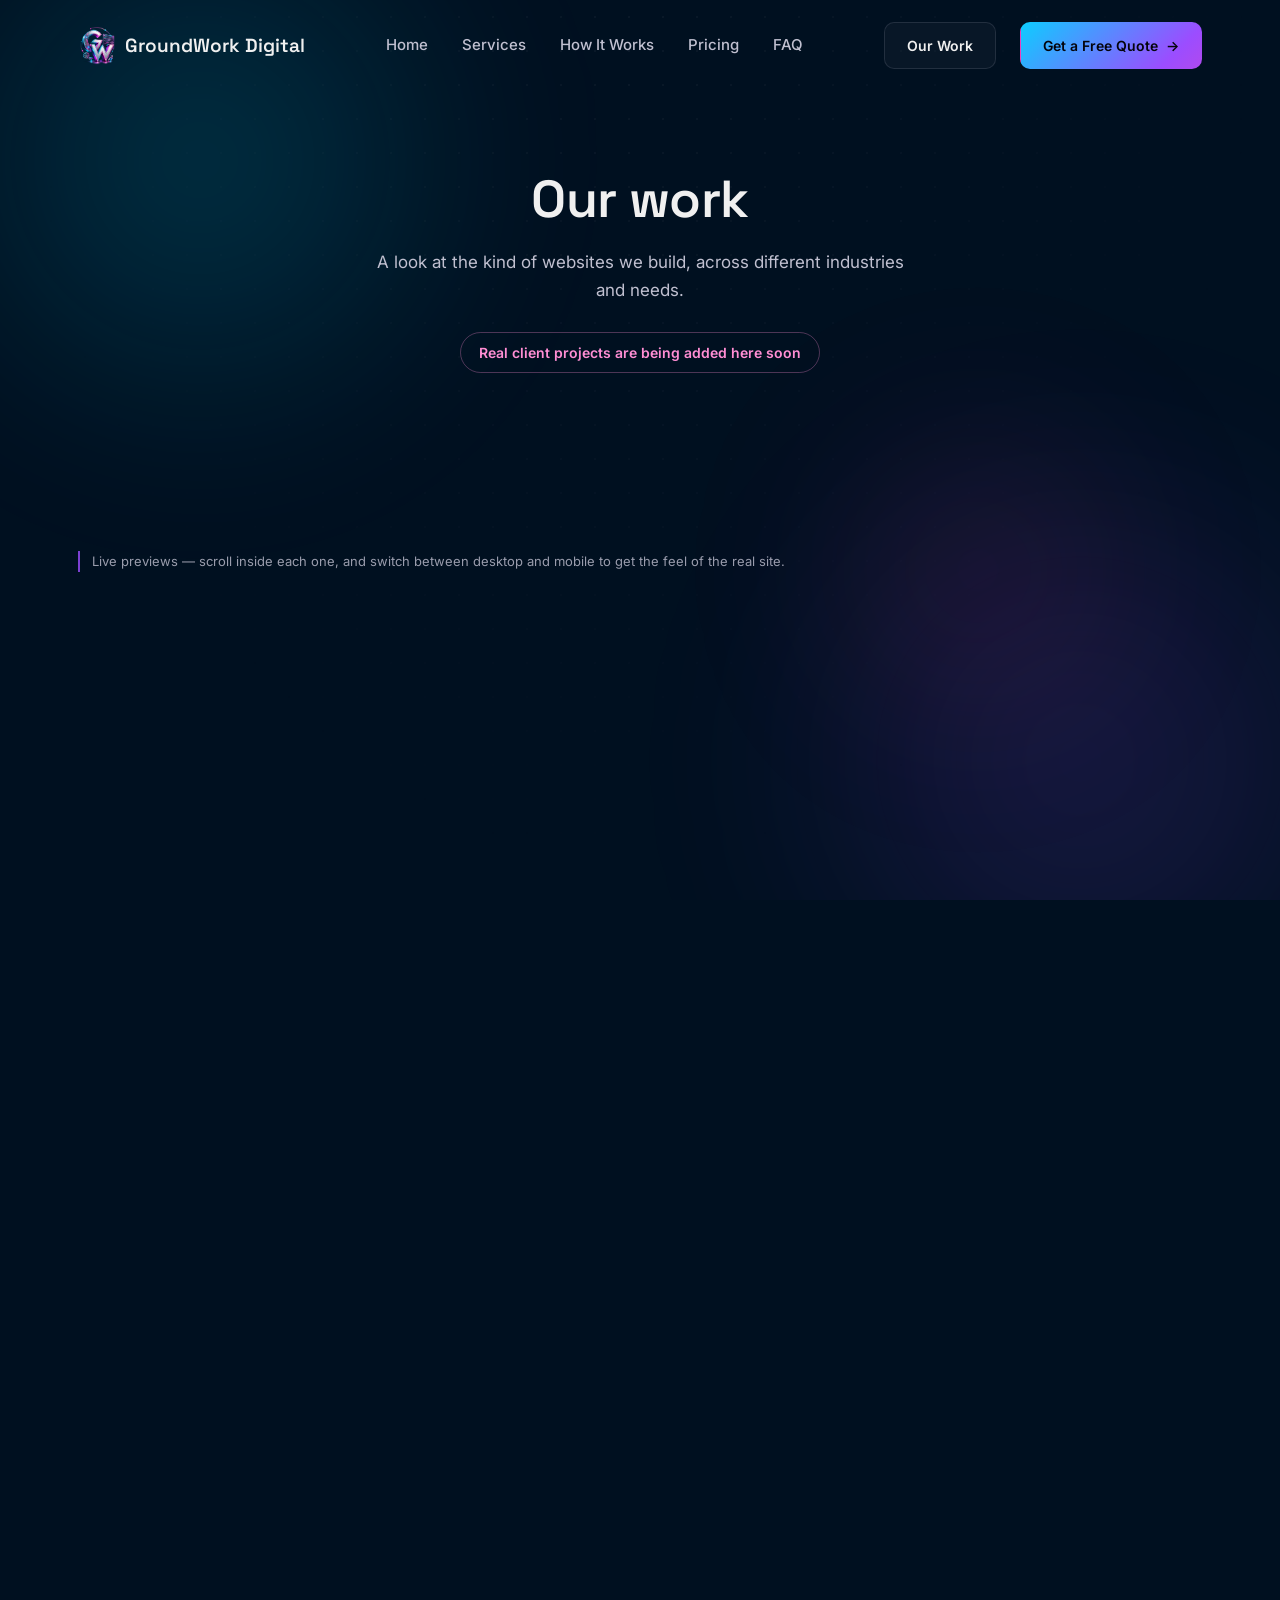
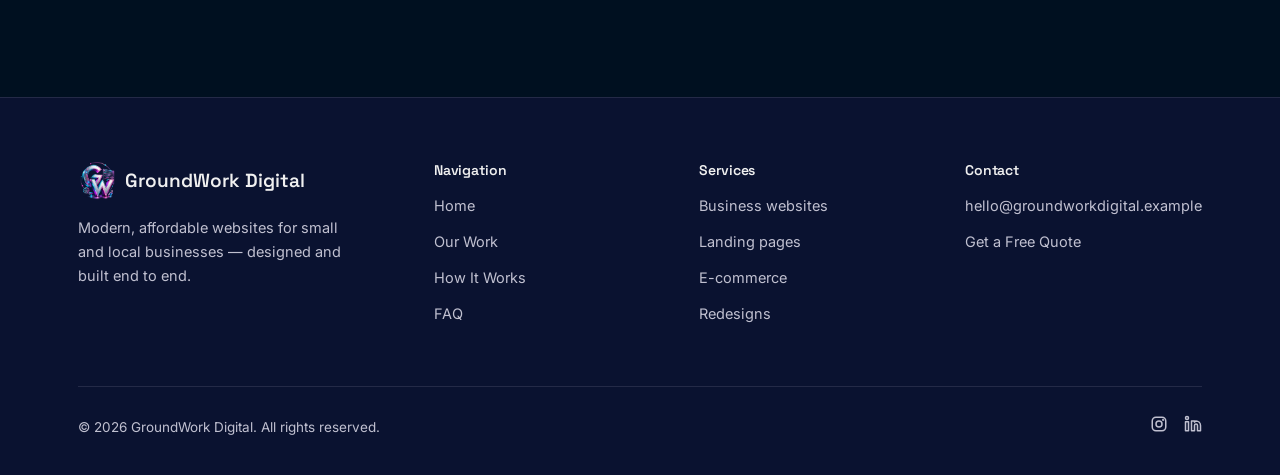
==== commit 65f7bc30: "Update work.html" ====
--- a/work.html
+++ b/work.html
@@ -3,148 +3,939 @@
 <head>
 <meta charset="UTF-8">
 <meta name="viewport" content="width=device-width, initial-scale=1.0">
-<title>Our Work — Groundwork</title>
-<meta name="description" content="Recent websites built by Groundwork — live client sites for real estate services and equipment hire, built fast and maintained ongoing.">
-<meta name="theme-color" content="#0A121B">
-<meta property="og:type" content="website">
-<meta property="og:title" content="Our Work — Groundwork">
-<meta property="og:description" content="Recent websites built by Groundwork, live and in use by real clients.">
-<link rel="icon" href="data:image/svg+xml,%3Csvg xmlns='http://www.w3.org/2000/svg' viewBox='0 0 100 100'%3E%3Crect width='100' height='100' fill='%230A121B'/%3E%3Crect x='20' y='20' width='60' height='60' fill='none' stroke='%23A9824A' stroke-width='6'/%3E%3C/svg%3E">
+<title>Our Work — GroundWork Digital</title>
 <link rel="preconnect" href="https://fonts.googleapis.com">
-<link rel="preconnect" href="https://fonts.gstatic.com" crossorigin>
-<link href="https://fonts.googleapis.com/css2?family=Big+Shoulders+Display:wght@600;700;800;900&family=Space+Grotesk:wght@400;500;600;700&family=IBM+Plex+Mono:wght@400;500;600&display=swap" rel="stylesheet">
-<link rel="stylesheet" href="styles.css">
+<link href="https://fonts.googleapis.com/css2?family=Space+Grotesk:wght@500;600;700&family=Inter:wght@400;500;600&display=swap" rel="stylesheet">
+<style>
+  :root{
+    --bg:#001020;
+    --pearl:#0a1230;
+    --pearl-deep:#0d1638;
+    --card:#0d1638;
+    --ink:#f0f0f0;
+    --body-text:#c0c0d0;
+    --cyan:#00d9ff;
+    --turq:#00e5e5;
+    --pink:#ff3cac;
+    --pink-soft:#ff8ed4;
+    --pink-ink:#ff8ed4;
+    --purple:#9b4dff;
+    --purple-deep:#00e5e5;
+    --border:rgba(192,192,208,0.14);
+    --shadow:0 16px 40px rgba(0,0,0,0.35);
+    --gradient: linear-gradient(135deg, #00d9ff 0%, #9b4dff 50%, #ff3cac 100%);
+    --max: 1180px;
+  }
+  *{box-sizing:border-box; margin:0; padding:0;}
+  html{scroll-behavior:smooth;}
+  body{
+    background:var(--bg);
+    color:var(--ink);
+    font-family:'Inter',sans-serif;
+    font-weight:400;
+    line-height:1.65;
+    -webkit-font-smoothing:antialiased;
+    overflow-x:hidden;
+  }
+  h1,h2,h3,h4{
+    font-family:'Space Grotesk',sans-serif;
+    font-weight:600;
+    letter-spacing:-0.01em;
+    line-height:1.15;
+  }
+  a{color:inherit; text-decoration:none;}
+  img{max-width:100%; display:block;}
+  .wrap{max-width:var(--max); margin:0 auto; padding:0 28px;}
+  section{padding:120px 0;}
+  @media (max-width:768px){ section{padding:72px 0;} }
+
+  ::selection{ background:var(--purple); color:#fff; }
+  :focus-visible{ outline:2px solid var(--turq); outline-offset:3px; border-radius:4px; }
+  @media (prefers-reduced-motion: reduce){
+    *{animation-duration:0.001ms !important; animation-iteration-count:1 !important; transition-duration:0.001ms !important; scroll-behavior:auto !important;}
+    #ambientBg, #mouseLight{ display:none !important; }
+  }
+
+  /* ---------- Scroll progress ---------- */
+  #scrollProgress{
+    position:fixed; top:0; left:0; height:3px; width:0%; z-index:200;
+    background:var(--gradient); pointer-events:none;
+    box-shadow:0 0 12px rgba(0,217,255,0.5);
+  }
+
+  /* ---------- Ambient animated background ---------- */
+  #ambientBg{
+    position:fixed; inset:0; z-index:0; overflow:hidden; pointer-events:none;
+  }
+  #ambientBg .blob{
+    position:absolute; border-radius:50%; filter:blur(90px); opacity:0.35;
+    will-change:transform;
+  }
+  #ambientBg .blob-cyan{
+    width:640px; height:640px; top:-160px; left:-120px;
+    background:radial-gradient(circle, rgba(0,217,255,0.55), transparent 70%);
+    animation:drift1 26s ease-in-out infinite;
+  }
+  #ambientBg .blob-purple{
+    width:720px; height:720px; bottom:-220px; right:-160px;
+    background:radial-gradient(circle, rgba(155,77,255,0.5), transparent 70%);
+    animation:drift2 32s ease-in-out infinite;
+  }
+  #ambientBg .blob-pink{
+    width:420px; height:420px; top:40%; left:60%;
+    background:radial-gradient(circle, rgba(255,60,172,0.35), transparent 70%);
+    animation:drift3 22s ease-in-out infinite;
+  }
+  #ambientBg .grid{
+    position:absolute; inset:0;
+    background-image:radial-gradient(rgba(192,192,208,0.10) 1px, transparent 1px);
+    background-size:34px 34px;
+    -webkit-mask-image:radial-gradient(ellipse at 50% 0%, rgba(0,0,0,0.5), transparent 70%);
+            mask-image:radial-gradient(ellipse at 50% 0%, rgba(0,0,0,0.5), transparent 70%);
+  }
+  @keyframes drift1{
+    0%,100%{ transform:translate(0,0) scale(1); }
+    50%{ transform:translate(60px,40px) scale(1.08); }
+  }
+  @keyframes drift2{
+    0%,100%{ transform:translate(0,0) scale(1); }
+    50%{ transform:translate(-50px,-60px) scale(1.06); }
+  }
+  @keyframes drift3{
+    0%,100%{ transform:translate(0,0) scale(1); opacity:0.35; }
+    50%{ transform:translate(-40px,30px) scale(1.15); opacity:0.5; }
+  }
+
+  /* ---------- Mouse-follow light ---------- */
+  #mouseLight{
+    position:fixed; top:0; left:0; width:600px; height:600px; z-index:1;
+    pointer-events:none; border-radius:50%;
+    background:radial-gradient(circle, rgba(0,217,255,0.10), rgba(155,77,255,0.07) 40%, transparent 70%);
+    transform:translate(-50%,-50%);
+    opacity:0; transition:opacity 400ms ease;
+    filter:blur(6px);
+  }
+  #mouseLight.active{ opacity:1; }
+  @media (max-width:900px), (pointer:coarse){
+    #mouseLight{ display:none; }
+  }
+
+  /* ---------- Ticker ---------- */
+  .ticker{
+    overflow:hidden; white-space:nowrap;
+    padding:18px 0; border-top:1px solid var(--border); border-bottom:1px solid var(--border);
+    background:var(--pearl);
+  }
+  .ticker-track{ display:flex; width:max-content; animation:tickerScroll 32s linear infinite; }
+  .ticker:hover .ticker-track{ animation-play-state:paused; }
+  .ticker-group{ display:flex; align-items:center; flex-shrink:0; }
+  .ticker-group span{
+    font-family:'Space Grotesk',sans-serif; font-weight:600; font-size:15px;
+    color:var(--body-text); padding:0 26px;
+  }
+  .ticker-group span.dot{ color:var(--cyan); padding:0; font-size:8px; }
+  @keyframes tickerScroll{ from{ transform:translateX(0); } to{ transform:translateX(-50%); } }
+  @media (max-width:600px){ .ticker-group span{ font-size:13px; padding:0 18px; } }
+
+  /* ---------- Custom cursor ---------- */
+  body.custom-cursor, body.custom-cursor a, body.custom-cursor button{ cursor:none; }
+  #customCursor{
+    position:fixed; top:0; left:0; width:8px; height:8px; border-radius:50%;
+    background:var(--cyan);
+    box-shadow:0 0 8px 2px rgba(0,217,255,0.75), 0 0 20px 6px rgba(155,77,255,0.4);
+    pointer-events:none; z-index:9999; transform:translate(-50%,-50%);
+    will-change:transform; transition:width 160ms ease, height 160ms ease, box-shadow 160ms ease;
+    opacity:0;
+  }
+  #customCursor.active{ opacity:1; }
+  #customCursor.grow{ width:26px; height:26px; box-shadow:0 0 10px 3px rgba(0,217,255,0.5), 0 0 26px 8px rgba(255,60,172,0.3); }
+  @media (max-width:900px), (pointer:coarse){ #customCursor{ display:none !important; } }
+  @media (prefers-reduced-motion: reduce){ #customCursor{ display:none !important; } body.custom-cursor{ cursor:auto; } }
+
+  main, header, footer{ position:relative; z-index:2; }
+
+  /* ---------- Buttons ---------- */
+  .btn{
+    display:inline-flex; align-items:center; justify-content:center; gap:8px;
+    font-family:'Inter',sans-serif; font-weight:600; font-size:15px;
+    padding:15px 30px; border-radius:10px; cursor:pointer;
+    border:1px solid transparent; transition:transform 260ms ease, box-shadow 260ms ease, background 260ms ease, border-color 260ms ease, color 260ms ease;
+    white-space:nowrap; position:relative;
+  }
+  .btn .arrow{ display:inline-block; transition:transform 300ms cubic-bezier(0.16,1,0.3,1); }
+  .btn:hover .arrow{ transform:translateX(4px); }
+  .btn-primary{
+    background:var(--gradient);
+    background-size:180% 180%;
+    background-position:0% 50%;
+    color:#04040c;
+  }
+  .btn-primary:hover{ background-position:100% 50%; box-shadow:0 10px 34px rgba(155,77,255,0.4), 0 0 24px rgba(0,217,255,0.25); transform:translateY(-2px); }
+  .btn-ghost{
+    background:rgba(240,240,240,0.03); color:var(--ink);
+    border:1px solid var(--border);
+    isolation:isolate;
+  }
+  .btn-ghost::before{
+    content:''; position:absolute; inset:0; border-radius:10px; padding:1px;
+    background:var(--gradient); opacity:0; transition:opacity 300ms ease; z-index:-1;
+    -webkit-mask:linear-gradient(#fff 0 0) content-box, linear-gradient(#fff 0 0);
+    -webkit-mask-composite:xor; mask-composite:exclude;
+  }
+  .btn-ghost:hover{ border-color:transparent; transform:translateY(-2px); box-shadow:0 8px 26px rgba(0,217,255,0.15); }
+  .btn-ghost:hover::before{ opacity:1; }
+
+  /* ---------- Nav ---------- */
+  header{
+    position:fixed; top:0; left:0; right:0; z-index:100;
+    padding:22px 0;
+    transition:padding 320ms ease, background 320ms ease, backdrop-filter 320ms ease;
+  }
+  header::after{
+    content:''; position:absolute; left:0; right:0; bottom:0; height:1px;
+    background:var(--gradient); opacity:0; transition:opacity 400ms ease;
+  }
+  header.scrolled::after{ opacity:0.4; }
+  header.scrolled{
+    padding:12px 0;
+    background:rgba(0,16,32,0.78);
+    backdrop-filter:blur(14px);
+    -webkit-backdrop-filter:blur(14px);
+    box-shadow:0 8px 30px rgba(0,0,0,0.30);
+  }
+  nav{ display:flex; align-items:center; justify-content:space-between; }
+  .brand{ display:flex; align-items:center; gap:10px; font-family:'Space Grotesk'; font-weight:600; font-size:19px; }
+  .brand img{ height:38px; width:auto; transition:height 320ms ease, filter 320ms ease; }
+  .brand:hover img{ filter:drop-shadow(0 0 14px rgba(0,217,255,0.55)); }
+  header.scrolled .brand img{ height:32px; }
+  .nav-links{ display:flex; gap:34px; font-size:15px; font-weight:500; color:var(--body-text); }
+  .nav-links a{ transition:color 200ms ease; position:relative; }
+  .nav-links a:hover{ color:var(--ink); }
+  .nav-cta{ display:flex; align-items:center; gap:24px; }
+  .nav-cta .btn{ padding:11px 22px; font-size:14px; }
+  .hamburger{ display:none; flex-direction:column; gap:5px; cursor:pointer; background:none; border:none; padding:8px; }
+  .hamburger span{ width:24px; height:2px; background:var(--ink); display:block; transition:transform 260ms ease, opacity 260ms ease; }
+  .mobile-menu{
+    display:none; position:fixed; inset:0; background:var(--bg); z-index:99;
+    flex-direction:column; align-items:center; justify-content:center; gap:32px;
+    font-family:'Space Grotesk'; font-size:26px;
+    opacity:0; visibility:hidden; transition:opacity 300ms ease;
+  }
+  .mobile-menu.open{ opacity:1; visibility:visible; }
+  @media (max-width:900px){
+    .nav-links{ display:none; }
+    .nav-cta .btn-ghost{ display:none; }
+    .hamburger{ display:flex; }
+    .mobile-menu{ display:flex; }
+  }
+
+  /* ---------- Hero ---------- */
+  .hero{
+    padding:190px 0 120px;
+    position:relative;
+    overflow:hidden;
+  }
+  .hero .wrap{
+    display:grid; grid-template-columns:1.05fr 0.95fr; gap:40px; align-items:center;
+  }
+  .hero-copy{
+    opacity:0; filter:blur(6px); transform:translateY(14px);
+    animation:heroIn 1100ms cubic-bezier(0.16,1,0.3,1) 150ms forwards;
+  }
+  .hero-visual{ animation:heroIn 1300ms cubic-bezier(0.16,1,0.3,1) 300ms forwards; opacity:0; filter:blur(6px); transform:translateY(14px); }
+  @keyframes heroIn{
+    to{ opacity:1; filter:blur(0px); transform:translateY(0); }
+  }
+  .eyebrow-note{
+    display:inline-flex; align-items:center; gap:10px;
+    font-size:14px; color:var(--body-text); font-weight:500;
+    border:1px solid var(--border); padding:8px 16px; border-radius:100px;
+    margin-bottom:28px;
+  }
+  .eyebrow-note strong{ color:var(--pink-ink); font-weight:600; }
+  .hero h1{
+    font-size:68px; margin-bottom:24px; color:var(--ink);
+  }
+  .hero h1 span{
+    background:var(--gradient); -webkit-background-clip:text; background-clip:text; color:transparent;
+  }
+  .hero p.lead{
+    font-size:19px; color:var(--body-text); max-width:520px; margin-bottom:38px;
+  }
+  .hero-ctas{ display:flex; gap:16px; flex-wrap:wrap; }
+  .hero-visual{ position:relative; display:flex; align-items:center; justify-content:center; }
+  .hero-visual .glow{
+    position:absolute; width:560px; height:560px; border-radius:50%;
+    background:radial-gradient(circle, rgba(0,217,255,0.24) 0%, rgba(155,77,255,0.20) 45%, rgba(255,60,172,0.0) 72%);
+    filter:blur(14px);
+    animation:pulse 9s ease-in-out infinite;
+  }
+  @keyframes pulse{
+    0%,100%{ transform:scale(1); opacity:0.9; }
+    50%{ transform:scale(1.08); opacity:1; }
+  }
+  .hero-visual img{
+    width:min(440px, 88%);
+    position:relative; z-index:2;
+    animation:float 7s ease-in-out infinite;
+    filter:drop-shadow(0 30px 60px rgba(0,0,0,0.55));
+  }
+  @keyframes float{
+    0%,100%{ transform:translateY(0px) rotate(0deg); }
+    50%{ transform:translateY(-16px) rotate(0.6deg); }
+  }
+  @media (max-width:900px){
+    .hero{ padding:150px 0 72px; }
+    .hero .wrap{ grid-template-columns:1fr; text-align:center; }
+    .hero h1{ font-size:42px; }
+    .hero p.lead{ margin-left:auto; margin-right:auto; }
+    .hero-ctas{ justify-content:center; }
+    .hero-visual{ margin-top:20px; order:-1; }
+    .hero-visual img{ width:260px; }
+    .hero-visual .glow{ width:320px; height:320px; }
+  }
+
+  /* ---------- Value strip ---------- */
+  .strip{
+    padding:44px 0;
+    background:var(--pearl);
+    border-top:1px solid var(--border);
+    border-bottom:1px solid var(--border);
+  }
+  .strip .wrap{
+    display:flex; justify-content:space-between; flex-wrap:wrap; gap:28px;
+  }
+  .strip-item{
+    display:flex; align-items:center; gap:10px;
+    font-size:15px; font-weight:500; color:var(--body-text);
+    transition:color 220ms ease;
+  }
+  .strip-item svg{ width:18px; height:18px; stroke:var(--cyan); flex-shrink:0; }
+  .strip-item:hover{ color:var(--ink); }
+
+  /* ---------- Reveal ---------- */
+  .reveal{ opacity:0; transform:translateY(18px); transition:opacity 700ms cubic-bezier(0.16,1,0.3,1), transform 700ms cubic-bezier(0.16,1,0.3,1); }
+  .reveal.in{ opacity:1; transform:translateY(0); }
+  .services-grid .service-card:nth-child(1){ transition-delay:0ms; }
+  .services-grid .service-card:nth-child(2){ transition-delay:70ms; }
+  .services-grid .service-card:nth-child(3){ transition-delay:140ms; }
+  .services-grid .service-card:nth-child(4){ transition-delay:210ms; }
+  .services-grid .service-card:nth-child(5){ transition-delay:280ms; }
+  .services-grid .service-card:nth-child(6){ transition-delay:350ms; }
+  .services-grid .service-card:nth-child(7){ transition-delay:420ms; }
+  .services-grid .service-card:nth-child(8){ transition-delay:490ms; }
+  .pricing-grid .price-card:nth-child(1){ transition-delay:0ms; }
+  .pricing-grid .price-card:nth-child(2){ transition-delay:120ms; }
+  .pricing-grid .price-card:nth-child(3){ transition-delay:240ms; }
+  .portfolio-grid .project-card:nth-child(1){ transition-delay:0ms; }
+  .portfolio-grid .project-card:nth-child(2){ transition-delay:120ms; }
+  .portfolio-grid .project-card:nth-child(3){ transition-delay:240ms; }
+  .steps .step:nth-child(1){ transition-delay:0ms; }
+  .steps .step:nth-child(2){ transition-delay:120ms; }
+  .steps .step:nth-child(3){ transition-delay:240ms; }
+  .steps .step:nth-child(4){ transition-delay:360ms; }
+
+  /* ---------- Section heads ---------- */
+  .section-head{ max-width:640px; margin-bottom:56px; }
+  .section-head h2{ font-size:38px; margin-bottom:14px; }
+  .section-head p{ color:var(--body-text); font-size:17px; }
+  @media (max-width:768px){ .section-head h2{ font-size:29px; } }
+
+  /* ---------- Services ---------- */
+  .services-grid{
+    display:grid; grid-template-columns:repeat(4,1fr); gap:20px;
+  }
+  @media (max-width:1000px){ .services-grid{ grid-template-columns:repeat(2,1fr); } }
+  @media (max-width:560px){ .services-grid{ grid-template-columns:1fr; } }
+  .service-card{
+    background:var(--card);
+    border:1px solid var(--border);
+    border-radius:14px;
+    padding:28px 24px;
+    position:relative;
+    overflow:hidden;
+    transition:border-color 300ms ease, transform 300ms ease, box-shadow 300ms ease;
+  }
+  .service-card{ box-shadow:none; }
+  .service-card::before{
+    content:''; position:absolute; inset:0; border-radius:14px; padding:1px;
+    background:var(--gradient); opacity:0; transition:opacity 350ms ease;
+    -webkit-mask:linear-gradient(#fff 0 0) content-box, linear-gradient(#fff 0 0);
+    -webkit-mask-composite:xor; mask-composite:exclude;
+    pointer-events:none;
+  }
+  .service-card::after{
+    content:''; position:absolute; top:0; bottom:0; width:60%;
+    background:linear-gradient(100deg, transparent, rgba(255,255,255,0.06), transparent);
+    transform:translateX(-160%) skewX(-12deg); transition:transform 700ms ease; pointer-events:none;
+  }
+  .service-card:hover::before{ opacity:0.6; }
+  .service-card:hover::after{ transform:translateX(220%) skewX(-12deg); }
+  .service-card:hover{
+    transform:translateY(-6px);
+    border-color:transparent;
+    box-shadow:0 20px 50px rgba(0,0,0,0.4), 0 0 30px rgba(155,77,255,0.15);
+  }
+  .service-card .icon{
+    width:40px; height:40px; border-radius:10px;
+    display:flex; align-items:center; justify-content:center;
+    background:linear-gradient(135deg, rgba(0,217,255,0.16), rgba(155,77,255,0.16));
+    margin-bottom:18px;
+    transition:transform 350ms ease;
+  }
+  .service-card:hover .icon{ transform:translateY(-3px) scale(1.06); }
+  .service-card .icon svg{ width:20px; height:20px; stroke:var(--cyan); }
+  .service-card h3{ font-size:17px; margin-bottom:8px; }
+  .service-card p{ color:var(--body-text); font-size:14.5px; }
+
+  /* ---------- Portfolio ---------- */
+  .portfolio-note{
+    font-size:13px; color:var(--body-text); opacity:0.8; margin-bottom:36px;
+    border-left:2px solid var(--purple); padding-left:12px;
+  }
+  .portfolio-grid{ display:grid; grid-template-columns:repeat(3,1fr); gap:22px; }
+  @media (max-width:900px){ .portfolio-grid{ grid-template-columns:1fr; } }
+  .project-card{
+    border:1px solid var(--border); border-radius:14px; overflow:hidden;
+    background:var(--card); box-shadow:none;
+    transition:box-shadow 400ms ease, border-color 400ms ease, transform 200ms ease-out;
+    transform-style:preserve-3d; will-change:transform;
+    clip-path:inset(6% 6% 6% 6% round 14px);
+  }
+  .project-card.reveal{ transform:none; transition:opacity 800ms cubic-bezier(0.16,1,0.3,1), clip-path 900ms cubic-bezier(0.16,1,0.3,1), box-shadow 400ms ease, border-color 400ms ease; }
+  .project-card.reveal.in{ clip-path:inset(0% 0% 0% 0% round 14px); transform:none; }
+  .project-card:hover{ border-color:rgba(0,217,255,0.35); box-shadow:0 24px 60px rgba(0,0,0,0.45), 0 0 40px rgba(0,217,255,0.10); }
+  .project-preview{
+    position:relative; overflow:hidden;
+    background:linear-gradient(135deg, #0d1638, #131b46);
+    height:520px; display:flex; flex-direction:column;
+  }
+  .project-preview .preview-bar{
+    display:flex; align-items:center; gap:6px; padding:9px 12px;
+    border-bottom:1px solid var(--border); background:rgba(0,16,32,0.6); flex:none; position:relative; z-index:2;
+  }
+  .project-preview .preview-bar span{ width:9px; height:9px; border-radius:50%; background:var(--border); }
+  .device-toggle{ display:flex; gap:4px; margin-left:auto; }
+  .device-toggle .dev-btn{
+    font-family:'Inter',sans-serif; font-size:11px; font-weight:600;
+    padding:5px 12px; border-radius:100px; border:1px solid var(--border);
+    background:transparent; color:var(--body-text); cursor:pointer;
+    transition:background 200ms ease, color 200ms ease, border-color 200ms ease;
+  }
+  .device-toggle .dev-btn.active{ background:var(--gradient); color:#04040c; border-color:transparent; }
+  .preview-body{
+    flex:1; display:flex; justify-content:center; align-items:stretch;
+    background:#05070f; overflow:hidden; position:relative;
+  }
+  .preview-body::before{
+    content:'Loading preview…'; position:absolute; inset:0; display:flex;
+    align-items:center; justify-content:center; font-size:13px; color:var(--body-text);
+    opacity:1; transition:opacity 300ms ease; pointer-events:none;
+  }
+  .preview-body.loaded::before{ opacity:0; }
+  .preview-body iframe{
+    width:100%; height:100%; border:0; background:#fff; position:relative; z-index:1;
+    transition:width 320ms cubic-bezier(0.16,1,0.3,1);
+  }
+  .project-preview.mode-mobile .preview-body iframe{ width:360px; }
+  .project-preview .mockup{
+    position:absolute; inset:14px; border-radius:8px;
+    border:1px solid var(--border);
+    background:linear-gradient(160deg, rgba(0,217,255,0.10), rgba(255,60,172,0.08));
+    transition:transform 500ms ease;
+    display:flex; flex-direction:column; padding:14px; gap:8px;
+  }
+  .project-card:hover .mockup{ transform:scale(1.06); }
+  .mockup .bar{ height:6px; border-radius:4px; background:rgba(240,240,240,0.18); }
+  .mockup .bar.short{ width:40%; }
+  .mockup .bar.med{ width:70%; }
+  .mockup .block{ flex:1; border-radius:6px; background:rgba(240,240,240,0.08); margin-top:6px; }
+  .project-info{ padding:20px 22px; }
+  .project-info .cat{ font-size:12.5px; color:var(--purple-deep); font-weight:600; margin-bottom:6px; }
+  .project-info h3{ font-size:17px; margin-bottom:6px; }
+  .project-info p{ font-size:14px; color:var(--body-text); }
+  .project-info .visit-link{
+    display:inline-flex; align-items:center; gap:6px;
+    margin-top:14px; font-size:13.5px; font-weight:600; color:var(--cyan);
+    border-bottom:1px solid transparent; transition:border-color 200ms ease, color 200ms ease, gap 200ms ease;
+  }
+  .project-info .visit-link:hover{ border-color:var(--cyan); gap:9px; }
+  .portfolio-cta{
+    margin-top:52px; text-align:center; padding:44px; border-radius:16px;
+    border:1px solid var(--border);
+    background:linear-gradient(135deg, rgba(0,217,255,0.06), rgba(155,77,255,0.06), rgba(255,60,172,0.06));
+  }
+  .portfolio-cta h3{ font-size:24px; margin-bottom:20px; }
+
+  /* ---------- How it works ---------- */
+  .steps{ position:relative; display:grid; grid-template-columns:repeat(4,1fr); gap:24px; }
+  @media (max-width:900px){ .steps{ grid-template-columns:1fr; gap:0; } }
+  .steps::before{
+    content:''; position:absolute; top:26px; left:6%; right:6%; height:1px;
+    background:var(--border);
+  }
+  .steps::after{
+    content:''; position:absolute; top:26px; left:6%; height:1px; width:88%;
+    background:linear-gradient(90deg, var(--cyan), var(--purple), var(--pink));
+    transform:scaleX(0); transform-origin:left center;
+    transition:transform 1400ms cubic-bezier(0.16,1,0.3,1);
+  }
+  .steps.in-view::after{ transform:scaleX(1); }
+  @media (max-width:900px){
+    .steps::before{ top:0; bottom:0; left:26px; right:auto; width:1px; height:auto; background:var(--border); }
+    .steps::after{ top:0; left:26px; width:1px; height:100%; background:linear-gradient(180deg, var(--cyan), var(--purple), var(--pink)); transform:scaleY(0); transform-origin:top center; }
+    .steps.in-view::after{ transform:scaleY(1); }
+  }
+  .step{ position:relative; }
+  @media (max-width:900px){ .step{ padding:24px 0 24px 60px; } }
+  .step .num{
+    width:52px; height:52px; border-radius:50%;
+    display:flex; align-items:center; justify-content:center;
+    background:var(--card); border:1px solid var(--border);
+    font-family:'Space Grotesk'; font-weight:600; font-size:16px; color:var(--purple-deep);
+    margin-bottom:20px; position:relative; z-index:1;
+  }
+  @media (max-width:900px){ .step .num{ position:absolute; left:0; top:20px; } }
+  .step h3{ font-size:17px; margin-bottom:8px; }
+  .step p{ font-size:14.5px; color:var(--body-text); }
+
+  /* ---------- Free mockup band ---------- */
+  .mockup-band{
+    position:relative; border-radius:20px; padding:64px 48px; text-align:center;
+    background:linear-gradient(160deg, var(--pearl), var(--card));
+    border:1px solid var(--border);
+    overflow:hidden;
+    box-shadow:0 20px 60px rgba(0,0,0,0.35);
+  }
+  .mockup-band::before{
+    content:''; position:absolute; inset:-2px; border-radius:20px; padding:1px;
+    background:var(--gradient); opacity:0.35;
+    -webkit-mask:linear-gradient(#fff 0 0) content-box, linear-gradient(#fff 0 0);
+    -webkit-mask-composite:xor; mask-composite:exclude;
+  }
+  .mockup-band .badge{
+    display:inline-flex; align-items:center; gap:8px;
+    font-size:13px; font-weight:600; color:var(--cyan);
+    border:1px solid rgba(0,217,255,0.35); padding:7px 16px; border-radius:100px;
+    margin-bottom:24px; background:rgba(0,217,255,0.06);
+  }
+  .mockup-band .badge span.dot{ width:6px; height:6px; border-radius:50%; background:var(--cyan); box-shadow:0 0 8px var(--cyan); }
+  .mockup-band h2{ font-size:34px; margin-bottom:18px; max-width:640px; margin-left:auto; margin-right:auto; }
+  .mockup-band p{ color:var(--body-text); font-size:17px; max-width:560px; margin:0 auto 32px; }
+  .device-mock{
+    perspective:1200px; margin:0 auto 40px; max-width:520px;
+  }
+  .device-mock-inner{
+    border-radius:12px; border:1px solid var(--border);
+    background:var(--pearl-deep);
+    box-shadow:0 40px 80px rgba(0,0,0,0.45), 0 0 60px rgba(0,217,255,0.08);
+    transform:rotateX(6deg) rotateY(-4deg);
+    transition:transform 200ms ease-out;
+    animation:deviceFloat 8s ease-in-out infinite;
+    overflow:hidden;
+  }
+  @keyframes deviceFloat{
+    0%,100%{ transform:rotateX(6deg) rotateY(-4deg) translateY(0); }
+    50%{ transform:rotateX(4deg) rotateY(-2deg) translateY(-10px); }
+  }
+  .device-mock-bar{ display:flex; align-items:center; gap:6px; padding:12px 16px; border-bottom:1px solid var(--border); }
+  .device-mock-bar span{ width:9px; height:9px; border-radius:50%; background:var(--border); }
+  .device-mock-body{ padding:26px 30px; display:flex; flex-direction:column; gap:12px; }
+  .device-mock-body .dline{ height:9px; border-radius:5px; background:linear-gradient(90deg, rgba(0,217,255,0.35), rgba(155,77,255,0.28)); }
+  .device-mock-body .dline.w1{ width:45%; }
+  .device-mock-body .dline.w2{ width:75%; }
+  .device-mock-body .dline.w3{ width:60%; }
+  .device-mock-grid{ display:grid; grid-template-columns:1fr 1fr 1fr; gap:12px; margin-top:8px; }
+  .device-mock-grid div{ height:56px; border-radius:8px; background:linear-gradient(160deg, rgba(0,217,255,0.10), rgba(255,60,172,0.08)); border:1px solid var(--border); }
+
+  /* ---------- Pricing ---------- */
+  .pricing-highlight{
+    text-align:center; margin-bottom:52px;
+  }
+  .pricing-highlight .from{
+    display:inline-block; font-family:'Space Grotesk'; font-weight:600; font-size:15px;
+    color:var(--pink-ink); border:1px solid rgba(255,142,212,0.3); padding:8px 18px; border-radius:100px;
+  }
+  .pricing-grid{ display:grid; grid-template-columns:repeat(3,1fr); gap:22px; }
+  @media (max-width:900px){ .pricing-grid{ grid-template-columns:1fr; } }
+  .price-card{
+    border:1px solid var(--border); border-radius:16px; padding:34px 28px;
+    background:var(--card);
+    display:flex; flex-direction:column;
+    transition:border-color 300ms ease, transform 300ms ease;
+  }
+  .price-card{ box-shadow:none; }
+  .price-card:hover{ transform:translateY(-6px); border-color:rgba(255,60,172,0.4); box-shadow:0 20px 50px rgba(0,0,0,0.4), 0 0 30px rgba(255,60,172,0.12); }
+  .price-card.recommended{ border-color:transparent; position:relative; background:linear-gradient(var(--card),var(--card)) padding-box, var(--gradient) border-box; border:1px solid transparent; }
+  .price-card.recommended::before{
+    content:''; position:absolute; inset:-1px; border-radius:16px; padding:1px; z-index:-1;
+    background:linear-gradient(120deg, var(--cyan), var(--purple), var(--pink), var(--cyan));
+    background-size:300% 300%; animation:borderShift 6s linear infinite;
+    -webkit-mask:linear-gradient(#fff 0 0) content-box, linear-gradient(#fff 0 0);
+    -webkit-mask-composite:xor; mask-composite:exclude;
+  }
+  @keyframes borderShift{ 0%{ background-position:0% 50%; } 100%{ background-position:300% 50%; } }
+  .price-card .badge-recommended{
+    align-self:flex-start; font-size:12px; font-weight:600; color:var(--turq);
+    background:rgba(0,229,229,0.10); border:1px solid rgba(0,229,229,0.3);
+    padding:4px 12px; border-radius:100px; margin-bottom:14px;
+  }
+  .price-card h3{ font-size:15px; text-transform:uppercase; letter-spacing:0.06em; color:var(--body-text); font-weight:600; margin-bottom:14px; }
+  .price-card .range{ font-family:'Space Grotesk'; font-size:30px; font-weight:600; margin-bottom:16px; }
+  .price-card .range span{ font-size:16px; color:var(--body-text); font-weight:500; }
+  .price-card p.desc{ color:var(--body-text); font-size:14.5px; margin-bottom:26px; flex:1; }
+  .pricing-note{
+    text-align:center; margin-top:40px; color:var(--body-text); font-size:14.5px;
+  }
+
+  /* ---------- Why choose us ---------- */
+  .why-grid{ display:grid; grid-template-columns:1fr 1fr; gap:48px; align-items:start; }
+  @media (max-width:850px){ .why-grid{ grid-template-columns:1fr; } }
+  .why-list{ display:flex; flex-direction:column; gap:26px; }
+  .why-item{ display:flex; gap:16px; }
+  .why-item svg{ width:22px; height:22px; stroke:var(--pink); flex-shrink:0; margin-top:3px; }
+  .why-item h4{ font-size:16.5px; margin-bottom:6px; }
+  .why-item p{ font-size:14.5px; color:var(--body-text); }
+
+  /* ---------- Testimonials placeholder ---------- */
+  .testi-placeholder{
+    border:1px dashed var(--border); border-radius:16px; padding:56px 32px; text-align:center;
+    color:var(--body-text); background:var(--pearl);
+  }
+  .testi-placeholder svg{ width:30px; height:30px; stroke:var(--purple); margin:0 auto 18px; }
+  .testi-placeholder h3{ color:var(--ink); font-size:19px; margin-bottom:10px; }
+
+  /* ---------- FAQ ---------- */
+  .faq-item{ border-bottom:1px solid var(--border); }
+  .faq-q{
+    width:100%; text-align:left; background:none; border:none; color:var(--ink);
+    font-family:'Space Grotesk'; font-size:17px; font-weight:600;
+    padding:24px 0; display:flex; justify-content:space-between; align-items:center; cursor:pointer;
+    gap:20px;
+  }
+  .faq-q .plus{ flex-shrink:0; width:20px; height:20px; position:relative; }
+  .faq-q .plus::before, .faq-q .plus::after{
+    content:''; position:absolute; background:var(--cyan); border-radius:2px;
+  }
+  .faq-q .plus::before{ width:20px; height:2px; top:9px; left:0; }
+  .faq-q .plus::after{ width:2px; height:20px; top:0; left:9px; transition:transform 260ms ease; }
+  .faq-item.open .plus::after{ transform:rotate(90deg); }
+  .faq-a{ max-height:0; overflow:hidden; transition:max-height 320ms ease; }
+  .faq-a p{ padding-bottom:24px; color:var(--body-text); font-size:15px; max-width:640px; }
+
+  /* ---------- Final CTA ---------- */
+  .final-cta{
+    text-align:center; position:relative; border-radius:24px; padding:80px 32px;
+    background:linear-gradient(160deg, var(--pearl-deep), var(--pearl)); overflow:hidden;
+    box-shadow:0 20px 60px rgba(0,0,0,0.35);
+  }
+  .final-cta::after{
+    content:''; position:absolute; inset:0; background:var(--gradient); opacity:0.10; pointer-events:none;
+  }
+  .final-cta h2{ font-size:38px; margin-bottom:16px; max-width:640px; margin-left:auto; margin-right:auto; position:relative; }
+  .final-cta p{ color:var(--body-text); font-size:17px; margin-bottom:36px; position:relative; }
+  .final-cta .hero-ctas{ justify-content:center; position:relative; }
+
+  /* ---------- Footer ---------- */
+  footer{ padding:64px 0 36px; border-top:1px solid var(--border); background:var(--pearl); }
+  .footer-grid{ display:grid; grid-template-columns:1.4fr 1fr 1fr 1fr; gap:40px; margin-bottom:48px; }
+  @media (max-width:768px){ .footer-grid{ grid-template-columns:1fr 1fr; } }
+  .footer-brand .brand{ margin-bottom:16px; }
+  .footer-brand p{ color:var(--body-text); font-size:14.5px; max-width:280px; }
+  .footer-col h4{ font-size:14px; margin-bottom:16px; color:var(--ink); }
+  .footer-col a{ display:block; color:var(--body-text); font-size:14.5px; margin-bottom:12px; transition:color 200ms ease; }
+  .footer-col a:hover{ color:var(--purple-deep); }
+  .footer-bottom{
+    display:flex; justify-content:space-between; align-items:center; flex-wrap:wrap; gap:16px;
+    padding-top:28px; border-top:1px solid var(--border);
+    font-size:13.5px; color:var(--body-text);
+  }
+  .social-links{ display:flex; gap:16px; }
+  .social-links a svg{ width:18px; height:18px; stroke:var(--body-text); transition:stroke 200ms ease; }
+  .social-links a:hover svg{ stroke:var(--cyan); }
+</style>
+<style>
+  .work-hero{ padding:170px 0 40px; text-align:center; }
+  .work-hero h1{ font-size:52px; max-width:680px; margin:0 auto 18px; }
+  .work-hero p{ color:var(--body-text); font-size:17px; max-width:560px; margin:0 auto; }
+  @media (max-width:768px){ .work-hero h1{ font-size:34px; } }
+  .empty-note{
+    display:flex; align-items:center; gap:10px; justify-content:center;
+    font-size:14px; color:var(--pink-ink); font-weight:600;
+    border:1px solid rgba(255,142,212,0.3); padding:8px 18px; border-radius:100px;
+    max-width:max-content; margin:28px auto 0;
+  }
+</style>
 </head>
 <body>
 
-<div class="blueprint-bg"></div>
-
-<header class="nav">
-  <a href="index.html" class="nav-logo">GROUND<span>WORK</span></a>
-  <nav class="nav-links">
-    <a href="work.html">Work</a>
-    <a href="index.html#why">Why</a>
-    <a href="index.html#process">Process</a>
-    <a href="index.html#pricing">Pricing</a>
-    <a href="index.html#faq">FAQ</a>
-  </nav>
-  <div class="nav-ctas">
-    <a href="work.html" class="nav-cta-ghost">Our Work</a>
-    <a href="index.html#contact" class="nav-cta">Get a Free Quote</a>
+<div id="scrollProgress"></div>
+<div id="ambientBg" aria-hidden="true">
+  <div class="blob blob-cyan"></div>
+  <div class="blob blob-purple"></div>
+  <div class="blob blob-pink"></div>
+  <div class="grid"></div>
+</div>
+<div id="mouseLight" aria-hidden="true"></div>
+<div id="customCursor" aria-hidden="true"></div>
+
+<header id="siteHeader">
+  <div class="wrap">
+    <nav>
+      <a href="index.html" class="brand"><img src="[data-uri]